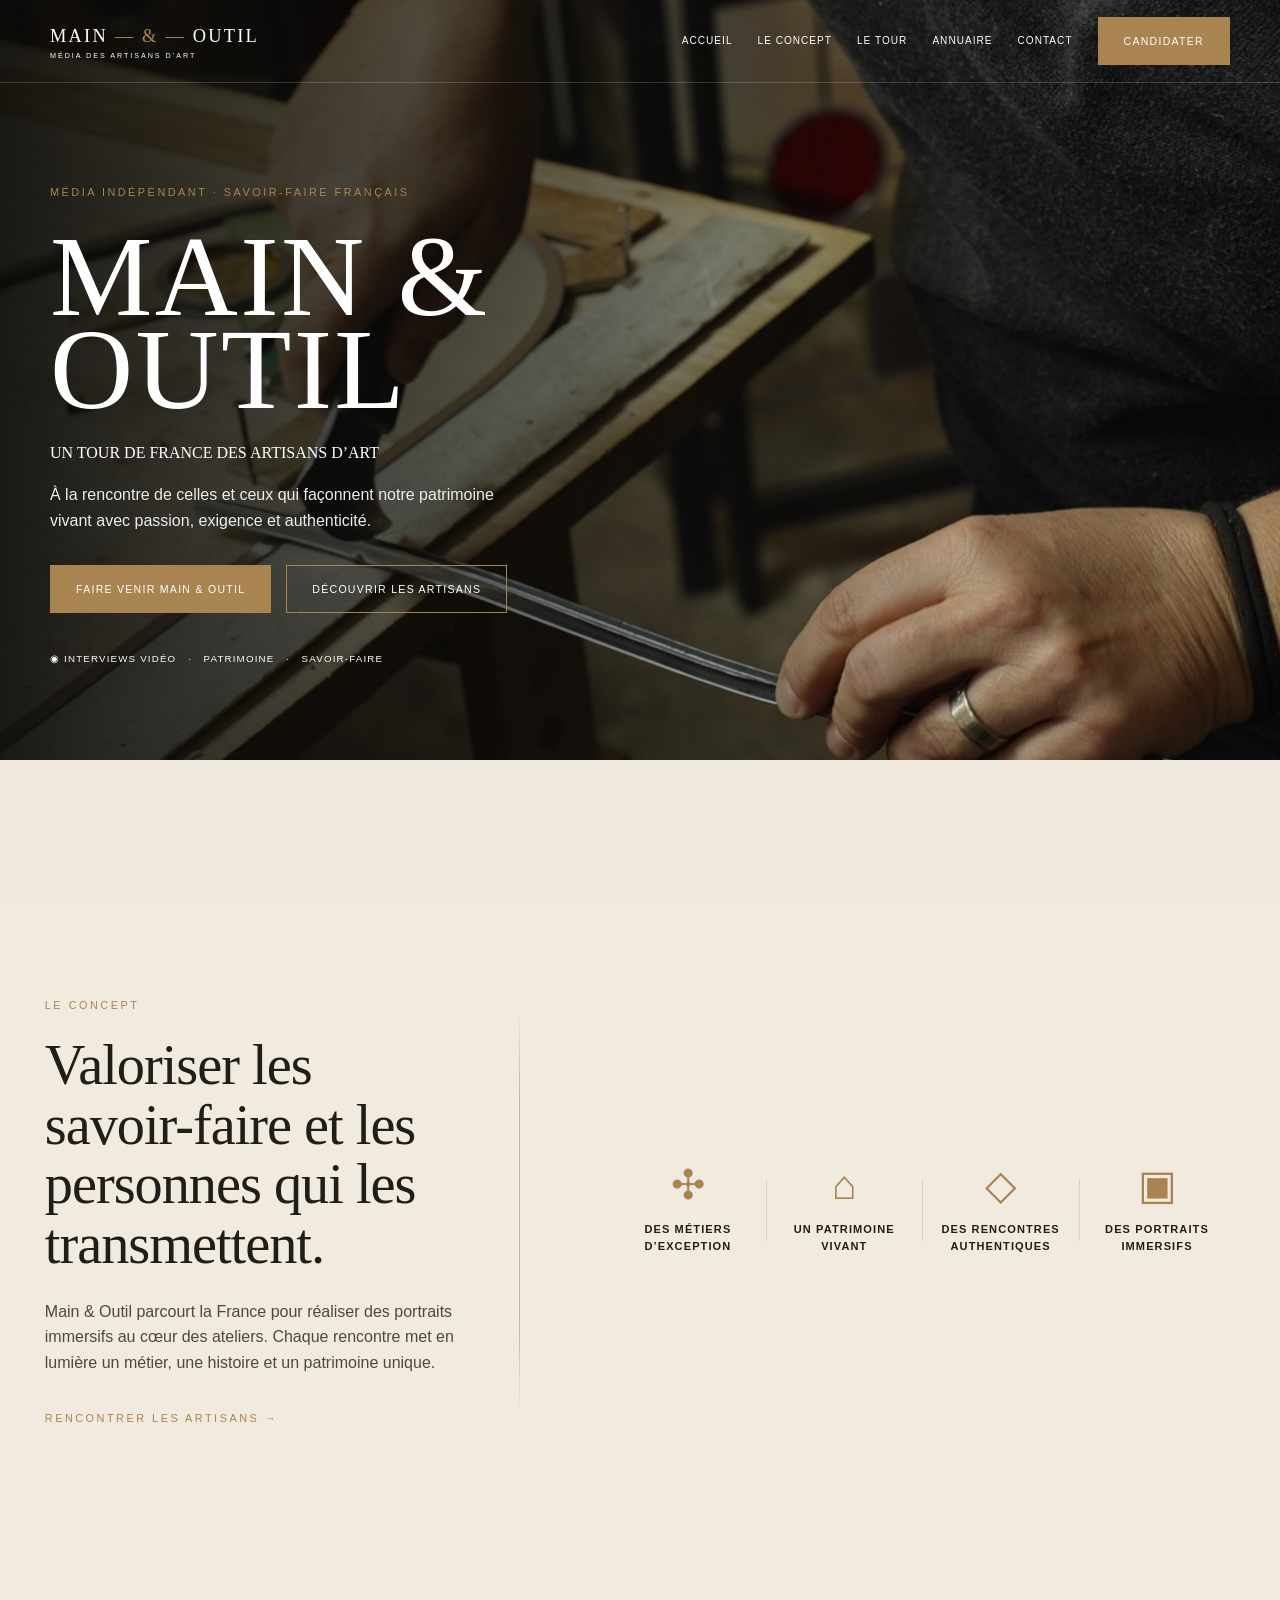
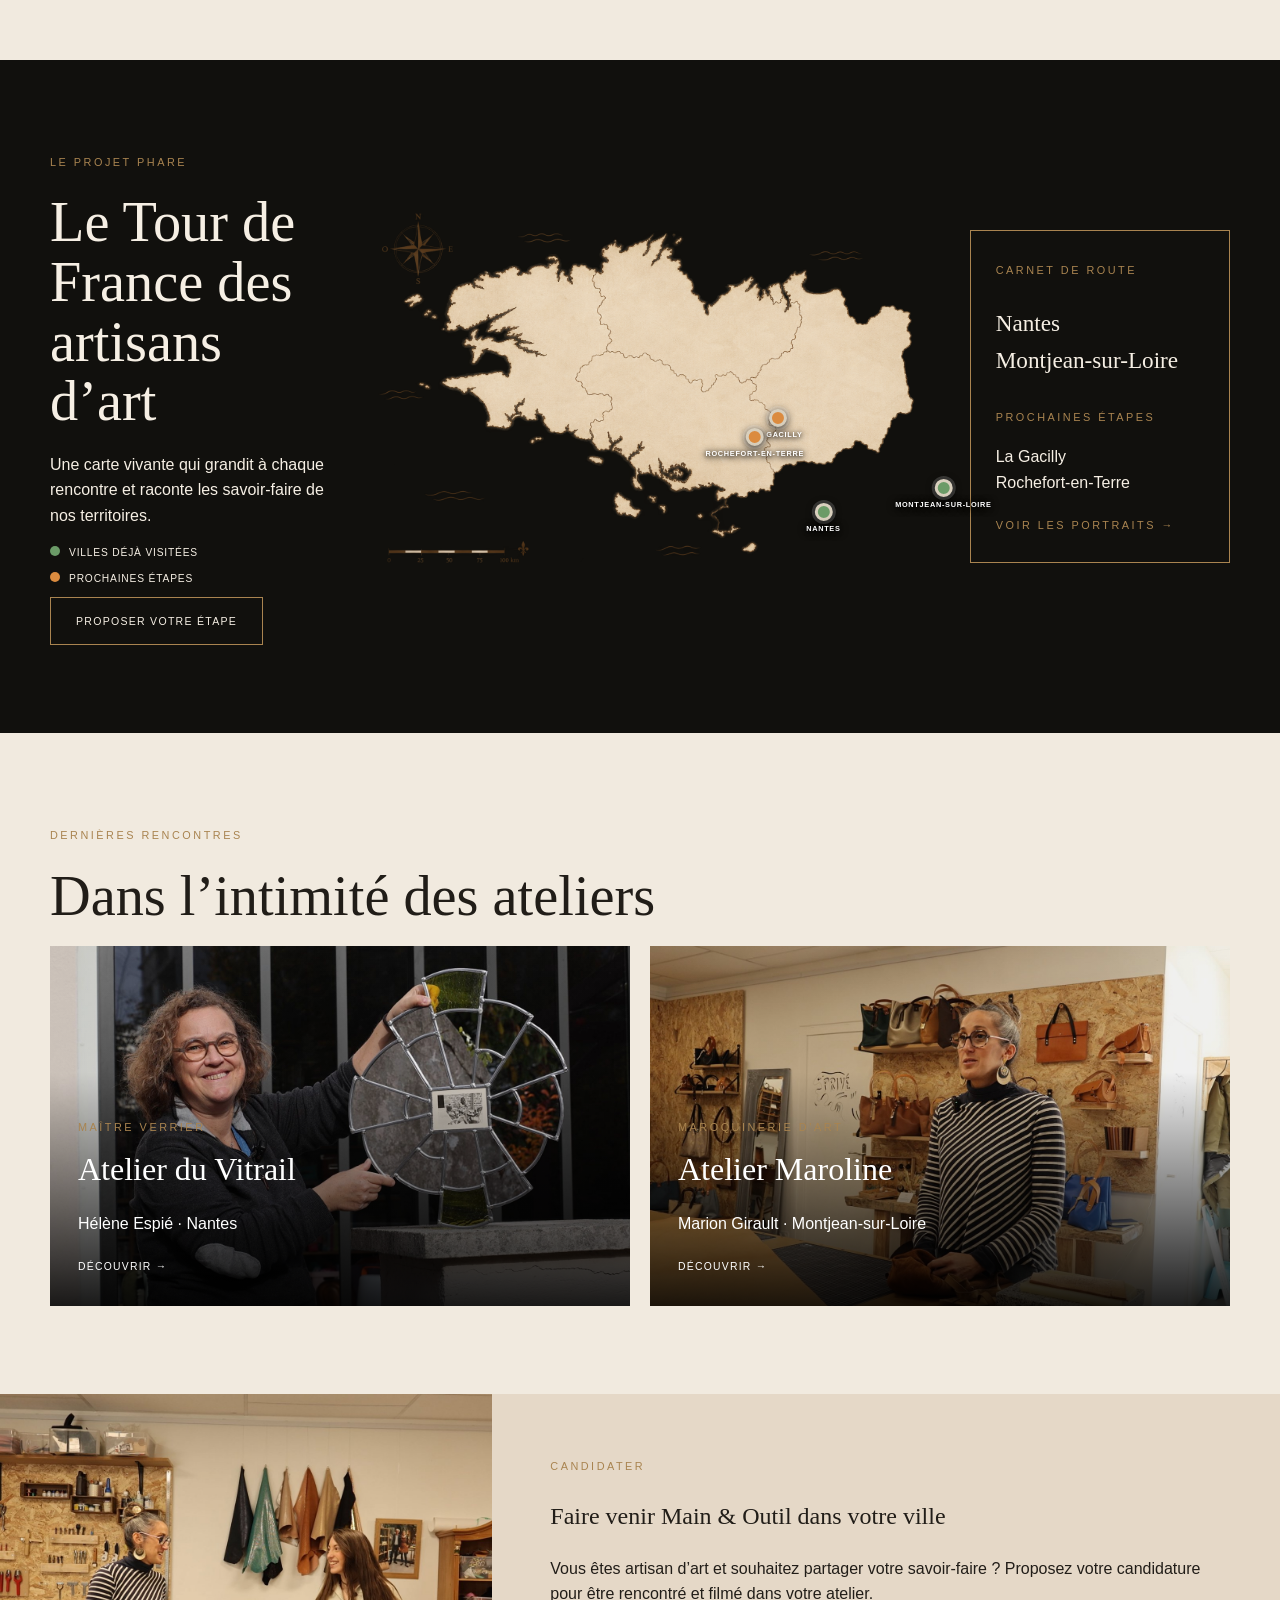
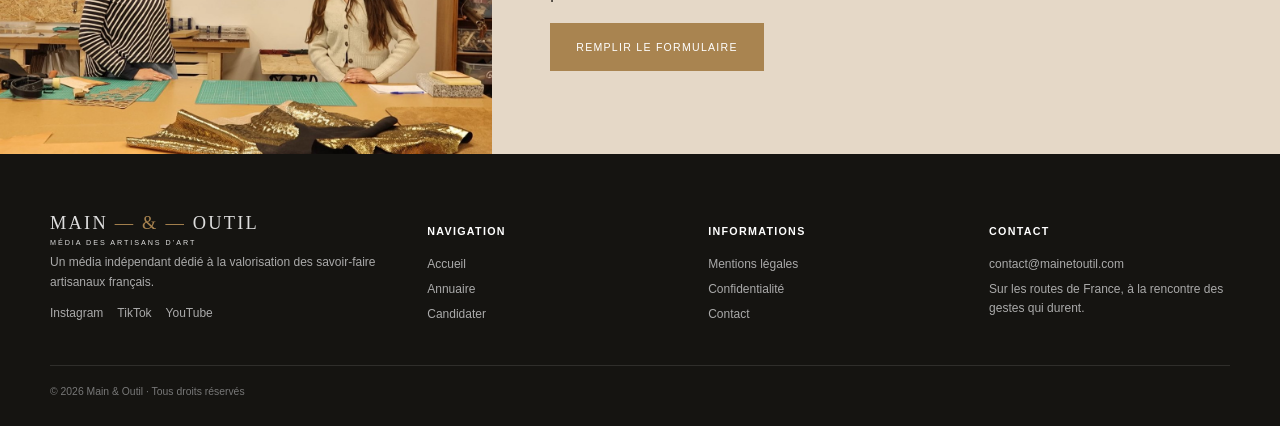
==== index.html @ 5e5132f5 "Forcer la mise à jour des formulaires mobiles" ====
<!doctype html><html lang="fr"><head><meta charset="utf-8"><meta name="viewport" content="width=device-width,initial-scale=1"><title>Main & Outil — Média des artisans d’art</title><meta name="description" content="Main & Outil parcourt la France à la rencontre des artisans d’art."><link rel="stylesheet" href="styles.css?v=9"></head><body><div data-header></div><main><section class="hero"><div class="wrap hero-copy"><span class="eyebrow">Média indépendant · Savoir-faire français</span><h1>MAIN &<br>OUTIL</h1><p class="serif">UN TOUR DE FRANCE DES ARTISANS D’ART</p><p class="lead">À la rencontre de celles et ceux qui façonnent notre patrimoine vivant avec passion, exigence et authenticité.</p><div class="actions"><a class="btn gold" href="candidater.html">Faire venir Main & Outil</a><a class="btn" href="annuaire.html">Découvrir les artisans</a></div><div class="micro">◉ Interviews vidéo &nbsp; · &nbsp; Patrimoine &nbsp; · &nbsp; Savoir-faire</div></div></section><section class="section" id="concept"><div class="wrap concept-grid"><div><span class="eyebrow">Le concept</span><h2>Valoriser les savoir-faire et les personnes qui les transmettent.</h2><p>Main & Outil parcourt la France pour réaliser des portraits immersifs au cœur des ateliers. Chaque rencontre met en lumière un métier, une histoire et un patrimoine unique.</p><a class="eyebrow" href="annuaire.html">Rencontrer les artisans →</a></div><div class="pillars"><div><div class="icon">✣</div><strong>Des métiers<br>d’exception</strong></div><div><div class="icon">⌂</div><strong>Un patrimoine<br>vivant</strong></div><div><div class="icon">◇</div><strong>Des rencontres<br>authentiques</strong></div><div><div class="icon">▣</div><strong>Des portraits<br>immersifs</strong></div></div></div></section><section class="section tour" id="tour"><div class="wrap tour-grid"><div><span class="eyebrow">Le projet phare</span><h2>Le Tour de France des artisans d’art</h2><p>Une carte vivante qui grandit à chaque rencontre et raconte les savoir-faire de nos territoires.</p><div class="legend"><span><i class="dot" style="background:var(--vert)"></i>Villes déjà visitées</span><span><i class="dot" style="background:var(--orange)"></i>Prochaines étapes</span></div><a class="btn" href="candidater.html">Proposer votre étape</a></div><div class="map"><div class="france"></div><svg class="route-svg" viewBox="0 0 400 450"><path d="M285 300 C255 270 240 238 230 210" fill="none" stroke="#b49a76" stroke-width="2" stroke-dasharray="7 8"/></svg><div class="city nantes"><small>Nantes</small></div><div class="city montjean"><small>Montjean-sur-Loire</small></div><div class="city next gacilly"><small>La Gacilly</small></div><div class="city next rochefort"><small>Rochefort-en-Terre</small></div></div><div class="card-dark"><span class="eyebrow">Carnet de route</span><h3>Nantes<br>Montjean-sur-Loire</h3><span class="eyebrow">Prochaines étapes</span><p>La Gacilly<br>Rochefort-en-Terre</p><a class="eyebrow" href="annuaire.html">Voir les portraits →</a></div></div></section><section class="section"><div class="wrap"><span class="eyebrow">Dernières rencontres</span><h2>Dans l’intimité des ateliers</h2><div class="portraits-grid"><a class="portrait-card vitrail" href="artisan.html?id=atelier-du-vitrail"><div><span class="eyebrow">Maître verrier</span><h3>Atelier du Vitrail</h3><p>Hélène Espié · Nantes</p><span class="card-link">Découvrir →</span></div></a><a class="portrait-card maroline" href="artisan.html?id=atelier-maroline"><div><span class="eyebrow">Maroquinerie d’art</span><h3>Atelier Maroline</h3><p>Marion Girault · Montjean-sur-Loire</p><span class="card-link">Découvrir →</span></div></a></div></div></section><section class="cta-band"><div class="cta-img"></div><div class="cta-copy"><span class="eyebrow">Candidater</span><h2>Faire venir Main & Outil dans votre ville</h2><p>Vous êtes artisan d’art et souhaitez partager votre savoir-faire ? Proposez votre candidature pour être rencontré et filmé dans votre atelier.</p><a class="btn gold" href="candidater.html">Remplir le formulaire</a></div></section></main><div data-footer></div><script src="mainetoutil-v11.js"></script></body></html>
---- styles.css ----
:root{--noir:#11100d;--papier:#f1eadf;--papier2:#e5d8c7;--or:#a98450;--brun:#6d4b32;--texte:#211d18;--ligne:rgba(63,48,32,.22);--vert:#6b9b67;--orange:#db8b3f}*{box-sizing:border-box}html{scroll-behavior:smooth}body{margin:0;background:var(--papier);color:var(--texte);font-family:Arial,sans-serif;line-height:1.6}body:before{content:"";position:fixed;inset:0;pointer-events:none;opacity:.17;background-image:url("data:image/svg+xml,%3Csvg xmlns='http://www.w3.org/2000/svg' width='120' height='120'%3E%3Cfilter id='n'%3E%3CfeTurbulence type='fractalNoise' baseFrequency='.9' numOctaves='2' stitchTiles='stitch'/%3E%3C/filter%3E%3Crect width='100%25' height='100%25' filter='url(%23n)' opacity='.2'/%3E%3C/svg%3E");z-index:20}h1,h2,h3,.serif{font-family:Georgia,'Times New Roman',serif;font-weight:400}a{color:inherit;text-decoration:none}img{display:block;max-width:100%}.wrap{width:min(1180px,calc(100% - 48px));margin:auto}.eyebrow{font-size:.68rem;letter-spacing:.23em;text-transform:uppercase;color:var(--or)}.btn{display:inline-flex;align-items:center;justify-content:center;min-height:48px;padding:0 25px;border:1px solid var(--or);text-transform:uppercase;letter-spacing:.12em;font-size:.66rem;background:transparent;color:inherit;cursor:pointer}.btn.gold{background:var(--or);color:white}.btn.dark{background:var(--noir);color:#fff;border-color:var(--noir)}header{position:absolute;z-index:10;width:100%;color:white;border-bottom:1px solid #ffffff2b}nav{height:82px;display:flex;align-items:center;justify-content:space-between}.brand{font-family:Georgia,serif;letter-spacing:.12em;font-size:1.15rem}.brand i{font-style:normal;color:var(--or)}.brand small{display:block;font:500 .45rem Arial,sans-serif;letter-spacing:.27em}.links{display:flex;align-items:center;gap:25px;font-size:.63rem;letter-spacing:.1em;text-transform:uppercase}.menu{display:none;background:none;border:1px solid #ffffff55;color:white;padding:8px 12px}.hero{min-height:760px;color:white;background:linear-gradient(90deg,rgba(7,7,6,.88),rgba(7,7,6,.48) 45%,rgba(7,7,6,.06) 75%),url('assets/hero-main-et-outil.png') center/cover;display:flex;align-items:center}.hero-copy{padding-top:85px}.hero h1{font-size:clamp(4.5rem,9vw,8rem);line-height:.81;margin:26px 0 24px;letter-spacing:.02em}.hero .lead{max-width:490px;color:#eee}.actions{display:flex;gap:15px;flex-wrap:wrap;margin:32px 0}.micro{font-size:.61rem;text-transform:uppercase;letter-spacing:.12em;margin-top:38px}.section{padding:88px 0}.section h2,.page-title{font-size:clamp(2.1rem,4.4vw,4rem);line-height:1.06;margin:.35em 0}.concept-grid{display:grid;grid-template-columns:1fr 1.4fr;gap:75px;align-items:center}.pillars{display:grid;grid-template-columns:repeat(4,1fr);gap:18px;text-align:center}.icon{font:2rem Georgia;color:var(--or)}.pillars strong{display:block;font-size:.65rem;line-height:1.4;text-transform:uppercase;letter-spacing:.1em}.tour{background:var(--noir);color:#f6efe4}.tour-grid{display:grid;grid-template-columns:.72fr 1.45fr .66fr;gap:32px;align-items:center}.map{position:relative;min-height:470px}.france{position:absolute;inset:3%;background:#2b2821;clip-path:polygon(48% 0,66% 8%,82% 25%,79% 43%,91% 59%,76% 71%,67% 97%,44% 89%,25% 96%,17% 76%,4% 60%,14% 43%,9% 22%,30% 12%);border:1px solid var(--or)}.route-svg{position:absolute;inset:8%;width:84%;height:84%}.city{position:absolute;transform:translate(-50%,-50%);font-size:.55rem;text-transform:uppercase;letter-spacing:.08em}.city:before{content:"";display:block;width:12px;height:12px;border:3px solid #d8cfbd;background:var(--vert);border-radius:50%;margin:auto}.nantes{left:27%;top:43%}.montjean{left:31%;top:47%}.city small{white-space:nowrap}.legend span{display:block;margin:10px 0;font-size:.64rem;text-transform:uppercase;letter-spacing:.08em}.dot{display:inline-block;width:10px;height:10px;border-radius:50%;margin-right:9px}.card-dark{border:1px solid var(--or);padding:25px}.card-dark h3{font-size:1.45rem}.portraits-grid,.directory-grid{display:grid;grid-template-columns:repeat(2,1fr);gap:20px}.portrait-card{min-height:360px;position:relative;display:flex;align-items:flex-end;padding:28px;color:#fff;background-position:center;background-size:cover;overflow:hidden}.portrait-card:before{content:"";position:absolute;inset:0;background:linear-gradient(0deg,rgba(0,0,0,.88),rgba(0,0,0,.06) 65%)}.portrait-card>div{position:relative}.portrait-card.vitrail{background-image:url('assets/atelier-vitrail.png')}.portrait-card.maroline{background-image:url('assets/atelier-maroline.png')}.portrait-card h3{font-size:2rem;margin:.15em 0}.card-link{font-size:.65rem;text-transform:uppercase;letter-spacing:.12em}.cta-band{display:grid;grid-template-columns:1fr 1.6fr;background:var(--papier2)}.cta-img{min-height:360px;background:url('assets/hero-artisan.png') 65% center/cover}.cta-copy{padding:58px}.page-hero{padding:150px 0 75px;background:var(--noir);color:#fff}.page-hero p{max-width:640px}.filters{display:grid;grid-template-columns:1.7fr repeat(4,1fr);gap:10px;margin:32px 0}.field,input,select,textarea{width:100%;font:inherit}input,select,textarea{border:0;border-bottom:1px solid var(--ligne);background:transparent;padding:14px 8px;outline:none}textarea{min-height:120px;resize:vertical}.count{margin-bottom:18px}.artisan-head{display:grid;grid-template-columns:1.08fr .92fr;min-height:700px}.artisan-visual{background-position:center;background-size:cover}.artisan-copy{padding:145px 8vw 70px;background:var(--noir);color:white}.artisan-copy h1{font-size:clamp(3rem,6vw,6rem);line-height:.93}.meta{display:flex;gap:25px;flex-wrap:wrap;margin:28px 0;font-size:.72rem;text-transform:uppercase;letter-spacing:.1em}.prose{max-width:780px;margin:auto;font-family:Georgia,serif;font-size:1.12rem}.prose h2{margin-top:2.2em}.quote{border-left:1px solid var(--or);padding-left:25px;font-size:1.6rem;font-style:italic}.form-layout{display:grid;grid-template-columns:.95fr 1.05fr;min-height:100vh}.form-image{background:url('assets/hero-artisan.png') center/cover;min-height:700px}.form-panel{padding:125px 6vw 65px}.form-grid{display:grid;grid-template-columns:1fr 1fr;gap:16px}.full{grid-column:1/-1}.check{display:flex;gap:10px;align-items:flex-start;font-size:.78rem;margin:12px 0}.check input{width:auto;margin-top:5px}.notice{padding:16px;border-left:3px solid var(--or);background:#e4d7c5;font-size:.8rem}.success{color:#45643d;font-weight:bold}.legal{max-width:820px}.legal h2{margin-top:2em}.todo{color:#8a241c;background:#f3d7d2;padding:2px 5px}.contact-grid{display:grid;grid-template-columns:.8fr 1.2fr;gap:70px}.admin-card{border-top:1px solid var(--ligne);padding:25px 0}footer{background:#151411;color:#ddd;padding:55px 0 25px}.footer-grid{display:grid;grid-template-columns:1.4fr repeat(3,1fr);gap:40px}footer h4{font-size:.67rem;text-transform:uppercase;letter-spacing:.12em;color:white}footer a,footer p{display:block;font-size:.75rem;color:#aaa;margin:6px 0}.socials{display:flex;gap:14px}.footer-bottom{border-top:1px solid #ffffff1c;margin-top:35px;padding-top:18px;font-size:.65rem;color:#777}.empty{grid-column:1/-1;padding:45px;text-align:center;border:1px dashed var(--ligne)}@media(max-width:900px){.links{display:none;position:absolute;top:82px;left:0;right:0;background:#151411;padding:25px;flex-direction:column}.links.open{display:flex}.menu{display:block}.concept-grid,.tour-grid,.cta-band,.artisan-head,.form-layout,.contact-grid{grid-template-columns:1fr}.pillars{grid-template-columns:1fr 1fr}.filters{grid-template-columns:1fr 1fr}.artisan-visual,.form-image{min-height:480px}.artisan-copy,.form-panel{padding:90px 24px}.footer-grid{grid-template-columns:1fr 1fr}}@media(max-width:560px){.wrap{width:calc(100% - 28px)}.hero{min-height:700px;background-position:63% center}.hero h1{font-size:3.7rem}.filters,.form-grid,.footer-grid,.portraits-grid,.directory-grid{grid-template-columns:1fr}.pillars{grid-template-columns:1fr 1fr}.section{padding:65px 0}.cta-copy{padding:42px 24px}.full{grid-column:auto}}
/* Section concept plein écran */
#concept{min-height:100vh;display:flex;align-items:center;padding-top:clamp(55px,7vh,90px);padding-bottom:clamp(55px,7vh,90px)}
#concept>.wrap{width:min(1400px,calc(100% - 7vw))}
@media(max-width:900px){#concept{min-height:auto;padding-top:80px;padding-bottom:80px}}
/* Finition sobre de la section concept */
#concept .concept-grid{grid-template-columns:minmax(420px,.95fr) minmax(620px,1.25fr);gap:clamp(70px,7vw,125px)}
#concept .concept-grid>div:first-child{position:relative;padding-right:clamp(35px,4vw,70px)}
#concept .concept-grid>div:first-child:after{content:"";position:absolute;top:4%;right:0;width:1px;height:92%;background:linear-gradient(to bottom,transparent,rgba(169,132,80,.55) 22%,rgba(169,132,80,.55) 78%,transparent)}
#concept h2{max-width:680px;letter-spacing:-.018em}
#concept .concept-grid>div:first-child>p{max-width:610px;color:#4f4840;margin:24px 0 28px}
#concept .pillars{gap:0;align-items:center}
#concept .pillars>div{position:relative;padding:24px 18px}
#concept .pillars>div+div:before{content:"";position:absolute;left:0;top:27%;height:46%;width:1px;background:rgba(109,75,50,.14)}
#concept .icon{font-size:2.55rem;line-height:1;margin-bottom:15px}
#concept .pillars strong{font-size:.69rem;line-height:1.5}
@media(max-width:900px){#concept .concept-grid{grid-template-columns:1fr;gap:55px}#concept .concept-grid>div:first-child{padding-right:0}#concept .concept-grid>div:first-child:after{display:none}#concept .pillars>div:nth-child(3):before{display:none}}
@media(max-width:560px){#concept .pillars>div{padding:20px 10px}#concept .pillars>div:before{display:none}#concept .icon{font-size:2.25rem}}
/* Lecture des portraits éditoriaux */
.prose h3{font-size:1.45rem;line-height:1.35;margin:1.4em 0 .7em;color:var(--brun)}
.prose hr{border:0;border-top:1px solid rgba(169,132,80,.4);width:90px;margin:55px 0}
.prose strong{font-weight:700;color:#17130f}
.prose{max-width:1180px;width:58vw;font-family:Georgia,'Times New Roman',serif;font-size:clamp(1.15rem,1.35vw,1.7rem);line-height:1.62}
.prose p{max-width:1180px;margin:0 0 1.55em}
.prose strong{font-weight:inherit;color:inherit}
.prose>.quote:first-child{max-width:none;margin:0 0 190px;padding:8px 0 8px 38px;border:0;border-left:2px solid var(--or);font-family:Georgia,'Times New Roman',serif;font-size:clamp(1.8rem,2.3vw,2.9rem);font-style:italic;font-weight:400;line-height:1.2;letter-spacing:-.015em;color:var(--texte)}
.prose>.quote:first-child:before{content:none}
.prose>.quote:first-child+hr{display:none}
.prose h2{position:relative;max-width:1180px;margin:0 0 .55em;padding:0;font-family:Georgia,'Times New Roman',serif;font-size:clamp(2.8rem,4.25vw,5.5rem);font-weight:400;line-height:1.04;letter-spacing:-.03em;color:var(--texte)}
.prose h2:before{content:none}
.prose h2:not(:first-of-type){margin-top:1.45em}
.prose hr{display:none}
@media(max-width:1200px){.prose{width:calc(100% - 96px)}}
@media(max-width:900px){.prose{width:calc(100% - 48px)}.prose>.quote:first-child{margin-bottom:85px;padding-left:28px}.prose h2{font-size:clamp(2.75rem,9vw,5rem)}}
@media(max-width:560px){.prose{width:calc(100% - 28px);font-size:1.08rem}.prose>.quote:first-child{margin-bottom:60px;padding:5px 0 5px 20px;font-size:1.75rem}.prose h2{font-size:2.65rem}}
.success.error{color:#8a241c}
button:disabled{cursor:wait;opacity:.62}
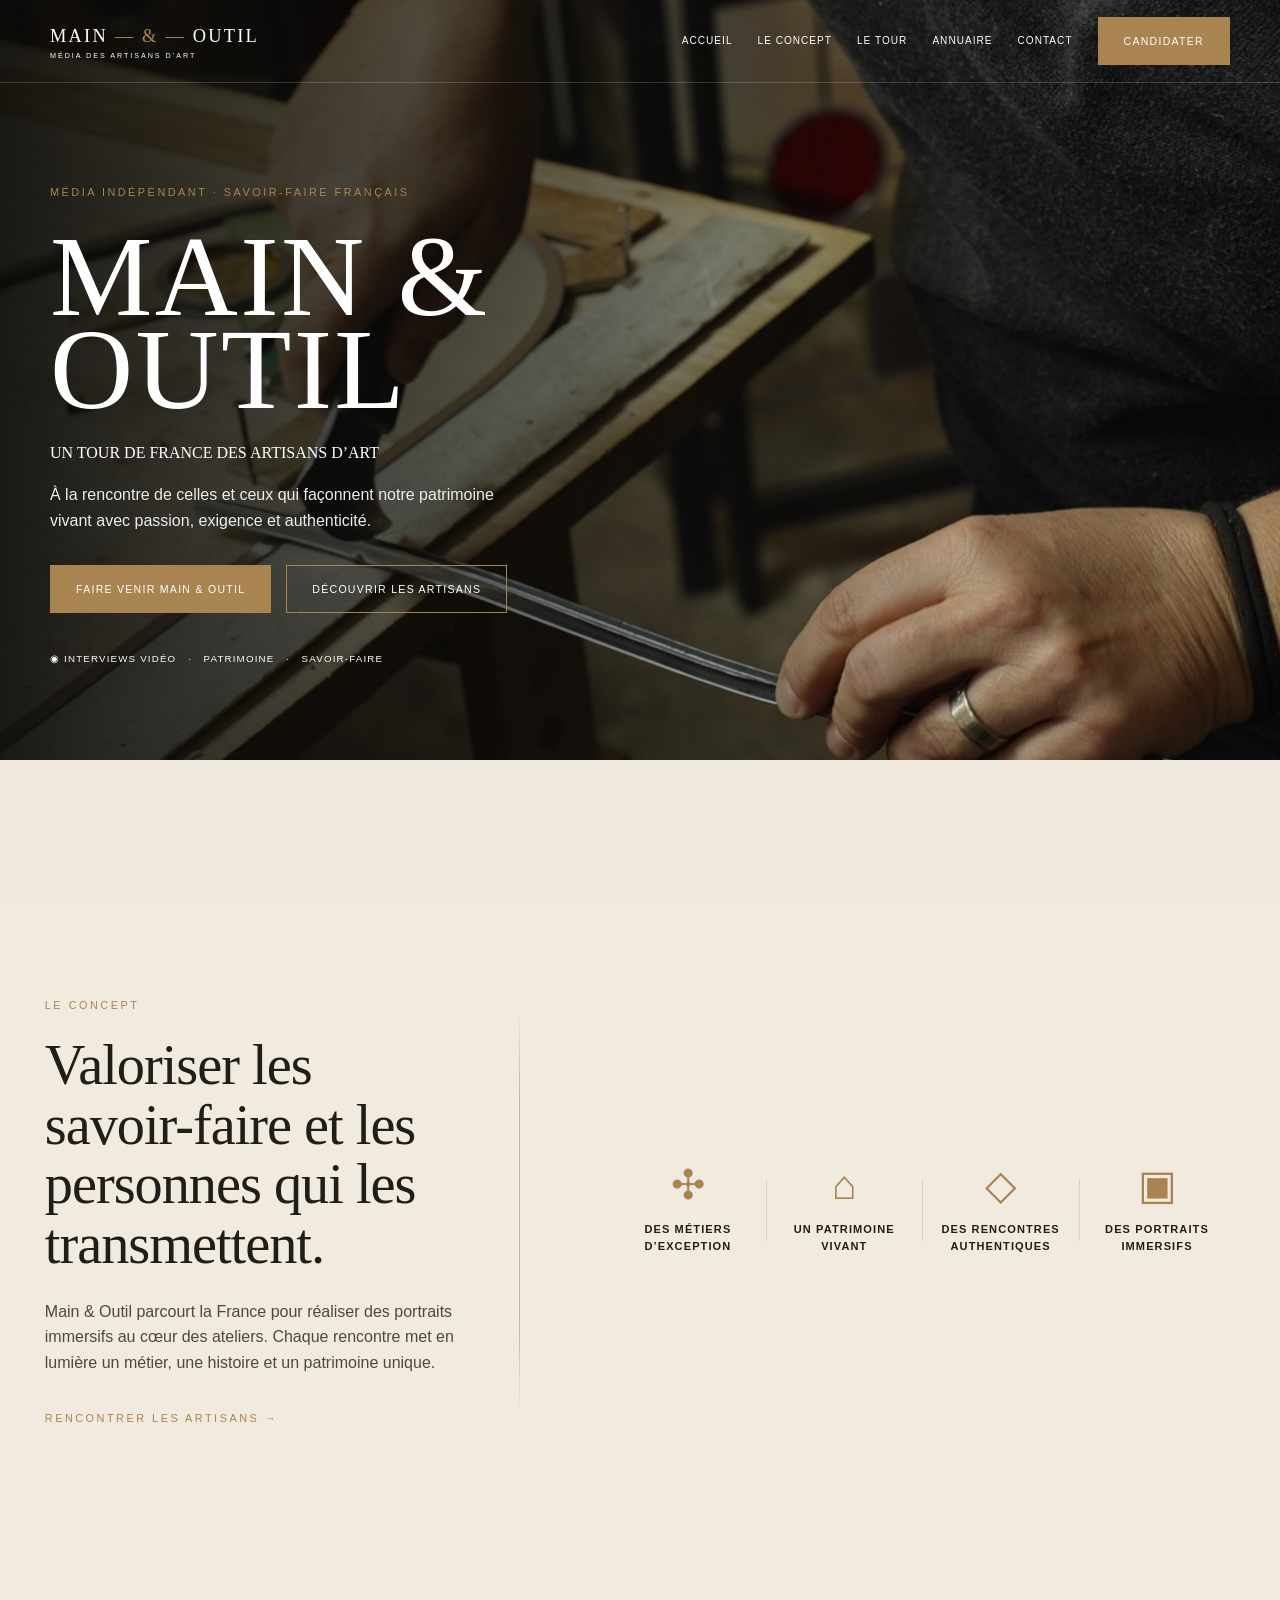
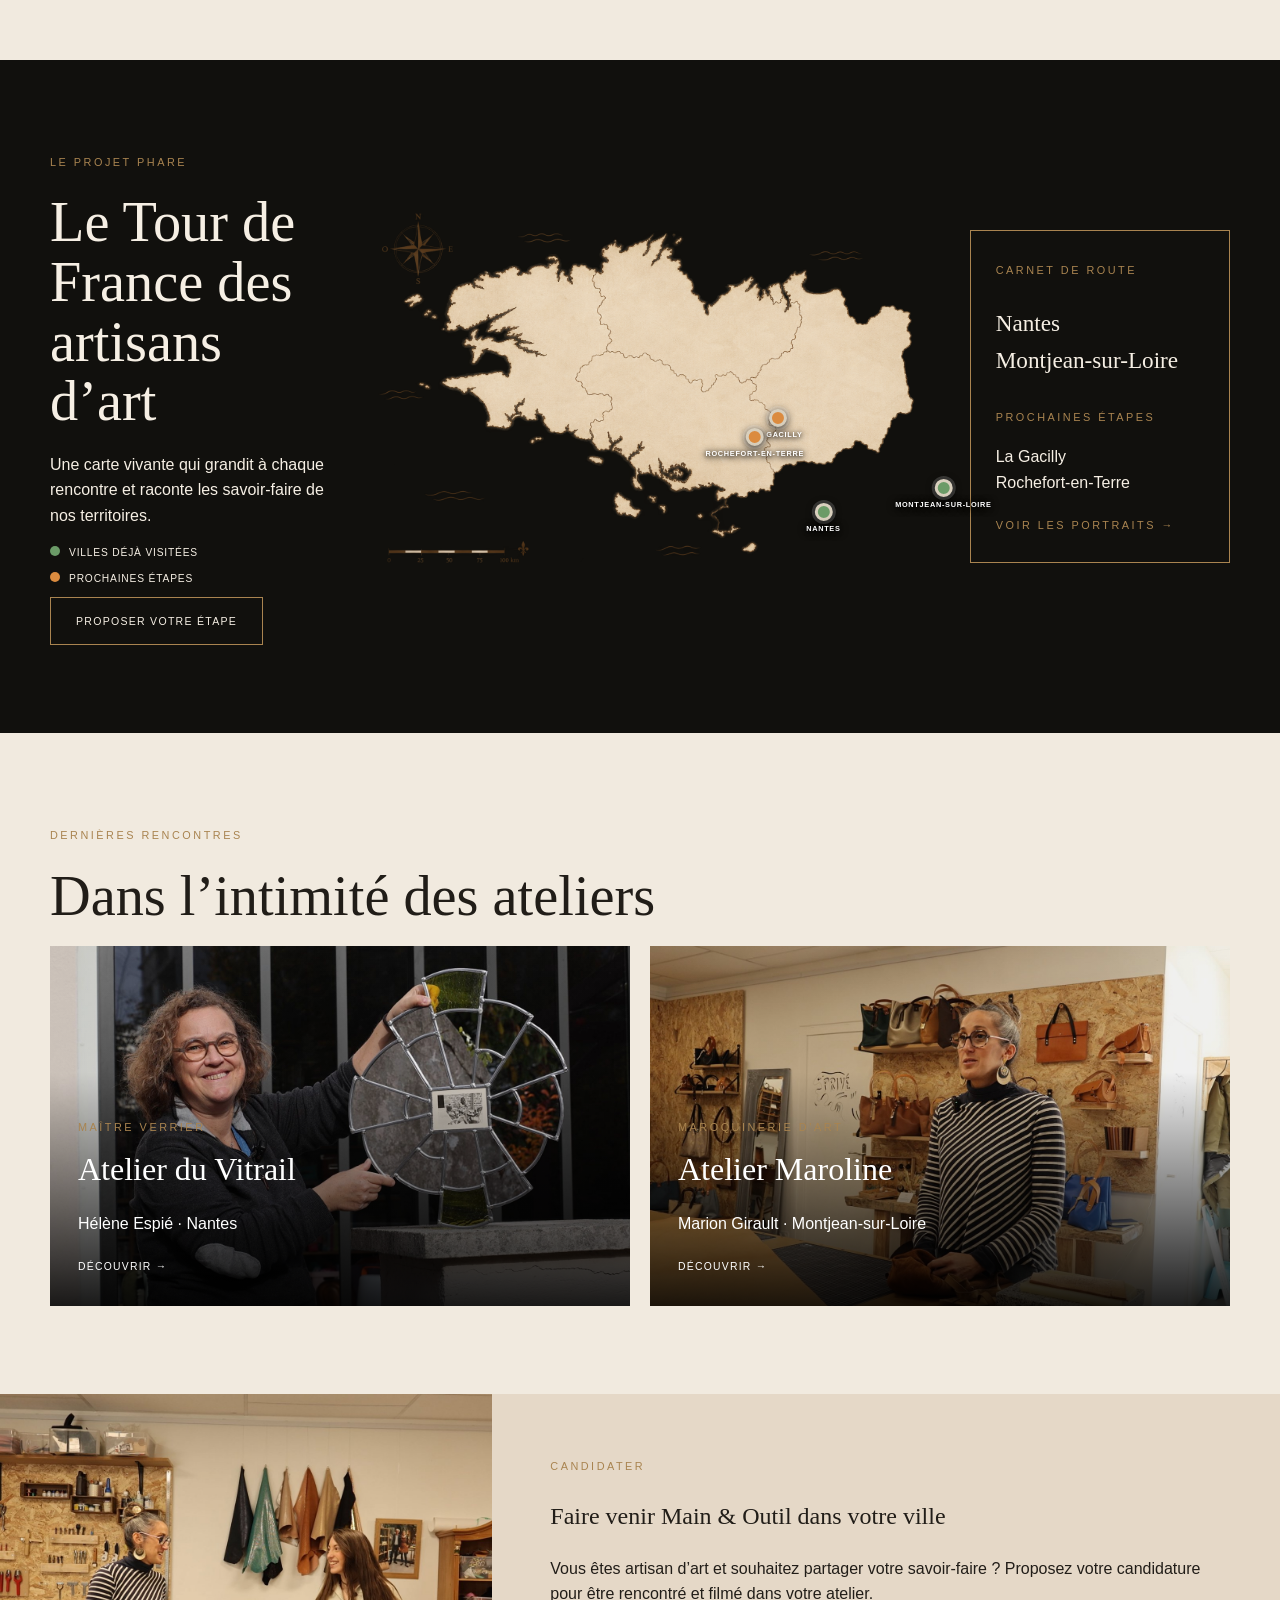
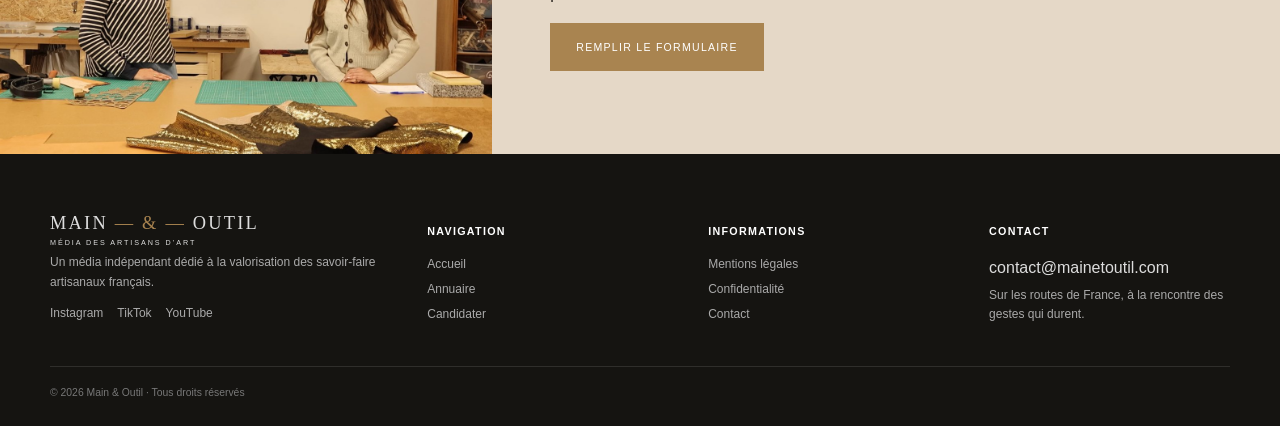
==== commit a9f51b14: "Garantir l'envoi direct des formulaires mobiles" ====
--- a/index.html
+++ b/index.html
@@ -1 +1 @@
-<!doctype html><html lang="fr"><head><meta charset="utf-8"><meta name="viewport" content="width=device-width,initial-scale=1"><title>Main & Outil — Média des artisans d’art</title><meta name="description" content="Main & Outil parcourt la France à la rencontre des artisans d’art."><link rel="stylesheet" href="styles.css?v=9"></head><body><div data-header></div><main><section class="hero"><div class="wrap hero-copy"><span class="eyebrow">Média indépendant · Savoir-faire français</span><h1>MAIN &<br>OUTIL</h1><p class="serif">UN TOUR DE FRANCE DES ARTISANS D’ART</p><p class="lead">À la rencontre de celles et ceux qui façonnent notre patrimoine vivant avec passion, exigence et authenticité.</p><div class="actions"><a class="btn gold" href="candidater.html">Faire venir Main & Outil</a><a class="btn" href="annuaire.html">Découvrir les artisans</a></div><div class="micro">◉ Interviews vidéo &nbsp; · &nbsp; Patrimoine &nbsp; · &nbsp; Savoir-faire</div></div></section><section class="section" id="concept"><div class="wrap concept-grid"><div><span class="eyebrow">Le concept</span><h2>Valoriser les savoir-faire et les personnes qui les transmettent.</h2><p>Main & Outil parcourt la France pour réaliser des portraits immersifs au cœur des ateliers. Chaque rencontre met en lumière un métier, une histoire et un patrimoine unique.</p><a class="eyebrow" href="annuaire.html">Rencontrer les artisans →</a></div><div class="pillars"><div><div class="icon">✣</div><strong>Des métiers<br>d’exception</strong></div><div><div class="icon">⌂</div><strong>Un patrimoine<br>vivant</strong></div><div><div class="icon">◇</div><strong>Des rencontres<br>authentiques</strong></div><div><div class="icon">▣</div><strong>Des portraits<br>immersifs</strong></div></div></div></section><section class="section tour" id="tour"><div class="wrap tour-grid"><div><span class="eyebrow">Le projet phare</span><h2>Le Tour de France des artisans d’art</h2><p>Une carte vivante qui grandit à chaque rencontre et raconte les savoir-faire de nos territoires.</p><div class="legend"><span><i class="dot" style="background:var(--vert)"></i>Villes déjà visitées</span><span><i class="dot" style="background:var(--orange)"></i>Prochaines étapes</span></div><a class="btn" href="candidater.html">Proposer votre étape</a></div><div class="map"><div class="france"></div><svg class="route-svg" viewBox="0 0 400 450"><path d="M285 300 C255 270 240 238 230 210" fill="none" stroke="#b49a76" stroke-width="2" stroke-dasharray="7 8"/></svg><div class="city nantes"><small>Nantes</small></div><div class="city montjean"><small>Montjean-sur-Loire</small></div><div class="city next gacilly"><small>La Gacilly</small></div><div class="city next rochefort"><small>Rochefort-en-Terre</small></div></div><div class="card-dark"><span class="eyebrow">Carnet de route</span><h3>Nantes<br>Montjean-sur-Loire</h3><span class="eyebrow">Prochaines étapes</span><p>La Gacilly<br>Rochefort-en-Terre</p><a class="eyebrow" href="annuaire.html">Voir les portraits →</a></div></div></section><section class="section"><div class="wrap"><span class="eyebrow">Dernières rencontres</span><h2>Dans l’intimité des ateliers</h2><div class="portraits-grid"><a class="portrait-card vitrail" href="artisan.html?id=atelier-du-vitrail"><div><span class="eyebrow">Maître verrier</span><h3>Atelier du Vitrail</h3><p>Hélène Espié · Nantes</p><span class="card-link">Découvrir →</span></div></a><a class="portrait-card maroline" href="artisan.html?id=atelier-maroline"><div><span class="eyebrow">Maroquinerie d’art</span><h3>Atelier Maroline</h3><p>Marion Girault · Montjean-sur-Loire</p><span class="card-link">Découvrir →</span></div></a></div></div></section><section class="cta-band"><div class="cta-img"></div><div class="cta-copy"><span class="eyebrow">Candidater</span><h2>Faire venir Main & Outil dans votre ville</h2><p>Vous êtes artisan d’art et souhaitez partager votre savoir-faire ? Proposez votre candidature pour être rencontré et filmé dans votre atelier.</p><a class="btn gold" href="candidater.html">Remplir le formulaire</a></div></section></main><div data-footer></div><script src="mainetoutil-v11.js"></script></body></html>
+<!doctype html><html lang="fr"><head><meta charset="utf-8"><meta name="viewport" content="width=device-width,initial-scale=1"><title>Main & Outil — Média des artisans d’art</title><meta name="description" content="Main & Outil parcourt la France à la rencontre des artisans d’art."><link rel="stylesheet" href="styles.css?v=9"></head><body><div data-header></div><main><section class="hero"><div class="wrap hero-copy"><span class="eyebrow">Média indépendant · Savoir-faire français</span><h1>MAIN &<br>OUTIL</h1><p class="serif">UN TOUR DE FRANCE DES ARTISANS D’ART</p><p class="lead">À la rencontre de celles et ceux qui façonnent notre patrimoine vivant avec passion, exigence et authenticité.</p><div class="actions"><a class="btn gold" href="candidater.html">Faire venir Main & Outil</a><a class="btn" href="annuaire.html">Découvrir les artisans</a></div><div class="micro">◉ Interviews vidéo &nbsp; · &nbsp; Patrimoine &nbsp; · &nbsp; Savoir-faire</div></div></section><section class="section" id="concept"><div class="wrap concept-grid"><div><span class="eyebrow">Le concept</span><h2>Valoriser les savoir-faire et les personnes qui les transmettent.</h2><p>Main & Outil parcourt la France pour réaliser des portraits immersifs au cœur des ateliers. Chaque rencontre met en lumière un métier, une histoire et un patrimoine unique.</p><a class="eyebrow" href="annuaire.html">Rencontrer les artisans →</a></div><div class="pillars"><div><div class="icon">✣</div><strong>Des métiers<br>d’exception</strong></div><div><div class="icon">⌂</div><strong>Un patrimoine<br>vivant</strong></div><div><div class="icon">◇</div><strong>Des rencontres<br>authentiques</strong></div><div><div class="icon">▣</div><strong>Des portraits<br>immersifs</strong></div></div></div></section><section class="section tour" id="tour"><div class="wrap tour-grid"><div><span class="eyebrow">Le projet phare</span><h2>Le Tour de France des artisans d’art</h2><p>Une carte vivante qui grandit à chaque rencontre et raconte les savoir-faire de nos territoires.</p><div class="legend"><span><i class="dot" style="background:var(--vert)"></i>Villes déjà visitées</span><span><i class="dot" style="background:var(--orange)"></i>Prochaines étapes</span></div><a class="btn" href="candidater.html">Proposer votre étape</a></div><div class="map"><div class="france"></div><svg class="route-svg" viewBox="0 0 400 450"><path d="M285 300 C255 270 240 238 230 210" fill="none" stroke="#b49a76" stroke-width="2" stroke-dasharray="7 8"/></svg><div class="city nantes"><small>Nantes</small></div><div class="city montjean"><small>Montjean-sur-Loire</small></div><div class="city next gacilly"><small>La Gacilly</small></div><div class="city next rochefort"><small>Rochefort-en-Terre</small></div></div><div class="card-dark"><span class="eyebrow">Carnet de route</span><h3>Nantes<br>Montjean-sur-Loire</h3><span class="eyebrow">Prochaines étapes</span><p>La Gacilly<br>Rochefort-en-Terre</p><a class="eyebrow" href="annuaire.html">Voir les portraits →</a></div></div></section><section class="section"><div class="wrap"><span class="eyebrow">Dernières rencontres</span><h2>Dans l’intimité des ateliers</h2><div class="portraits-grid"><a class="portrait-card vitrail" href="artisan.html?id=atelier-du-vitrail"><div><span class="eyebrow">Maître verrier</span><h3>Atelier du Vitrail</h3><p>Hélène Espié · Nantes</p><span class="card-link">Découvrir →</span></div></a><a class="portrait-card maroline" href="artisan.html?id=atelier-maroline"><div><span class="eyebrow">Maroquinerie d’art</span><h3>Atelier Maroline</h3><p>Marion Girault · Montjean-sur-Loire</p><span class="card-link">Découvrir →</span></div></a></div></div></section><section class="cta-band"><div class="cta-img"></div><div class="cta-copy"><span class="eyebrow">Candidater</span><h2>Faire venir Main & Outil dans votre ville</h2><p>Vous êtes artisan d’art et souhaitez partager votre savoir-faire ? Proposez votre candidature pour être rencontré et filmé dans votre atelier.</p><a class="btn gold" href="candidater.html">Remplir le formulaire</a></div></section></main><div data-footer></div><script src="mainetoutil-v12.js"></script></body></html>
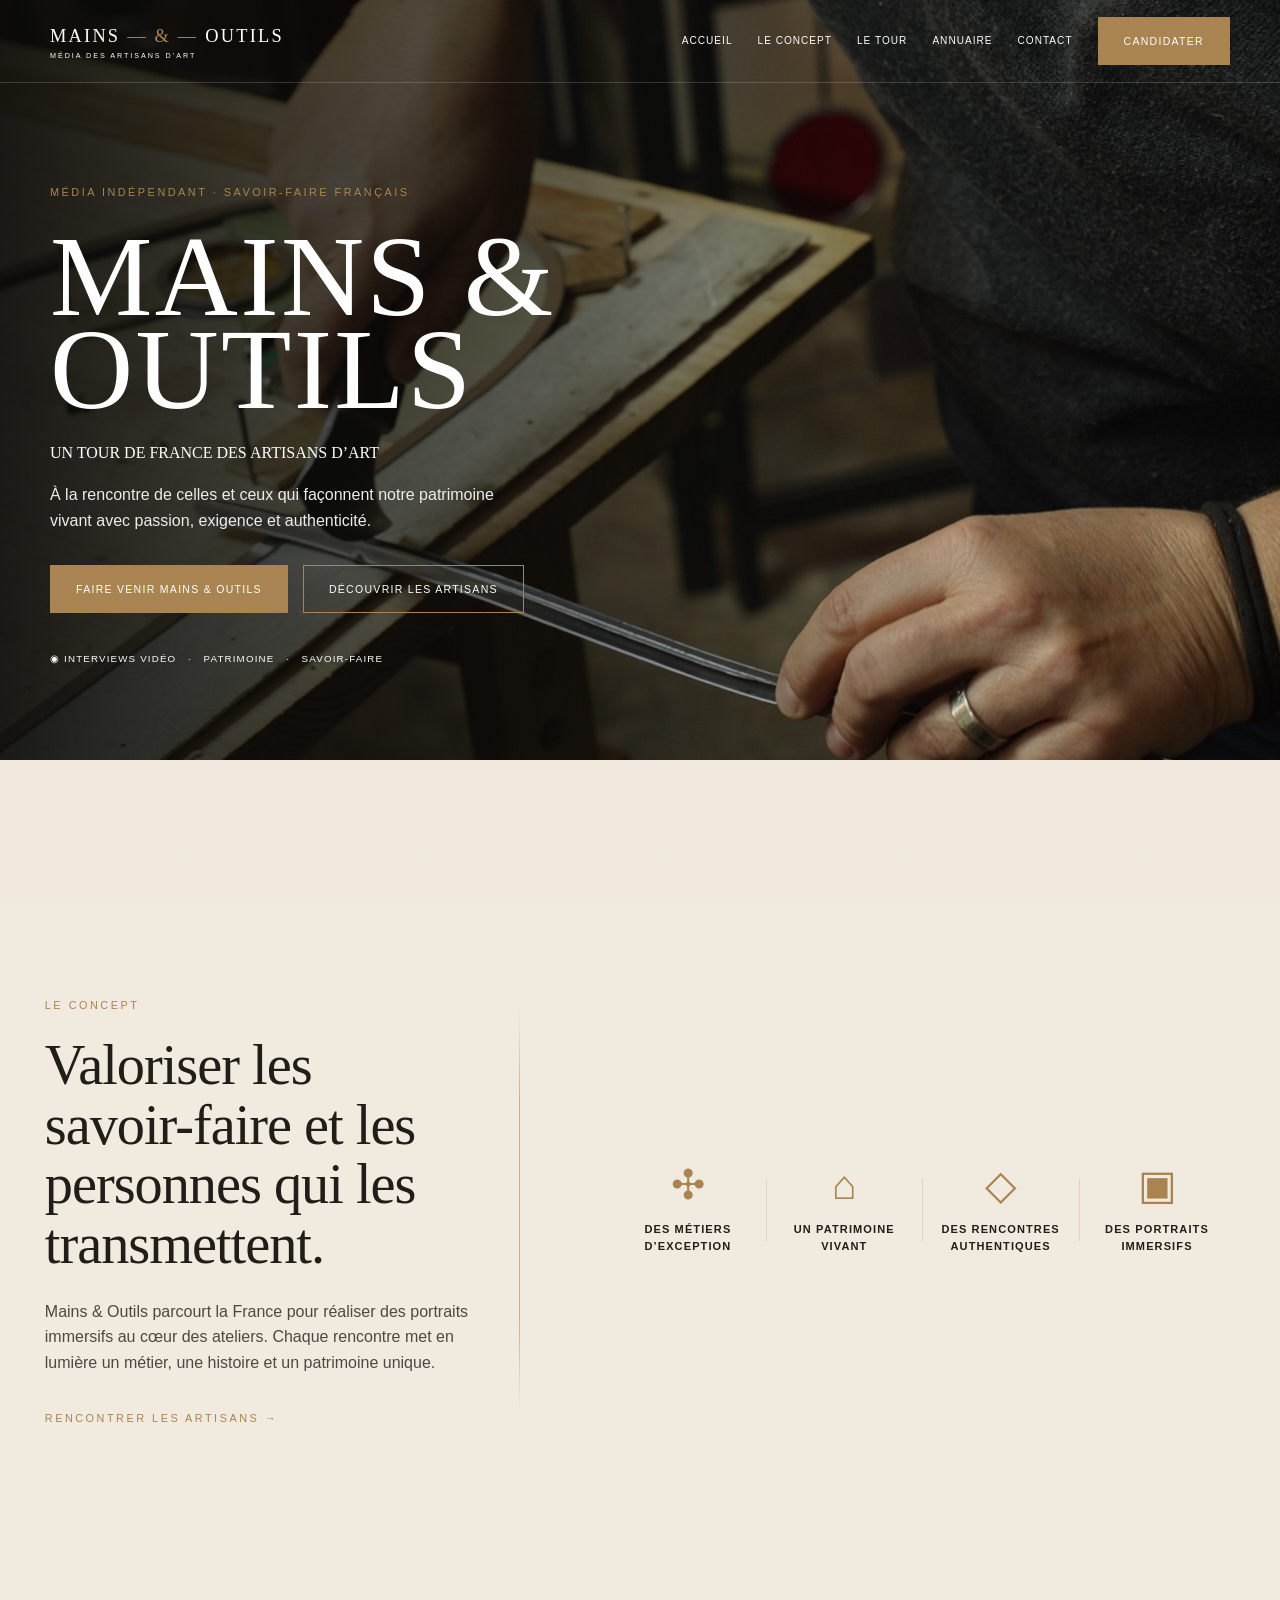
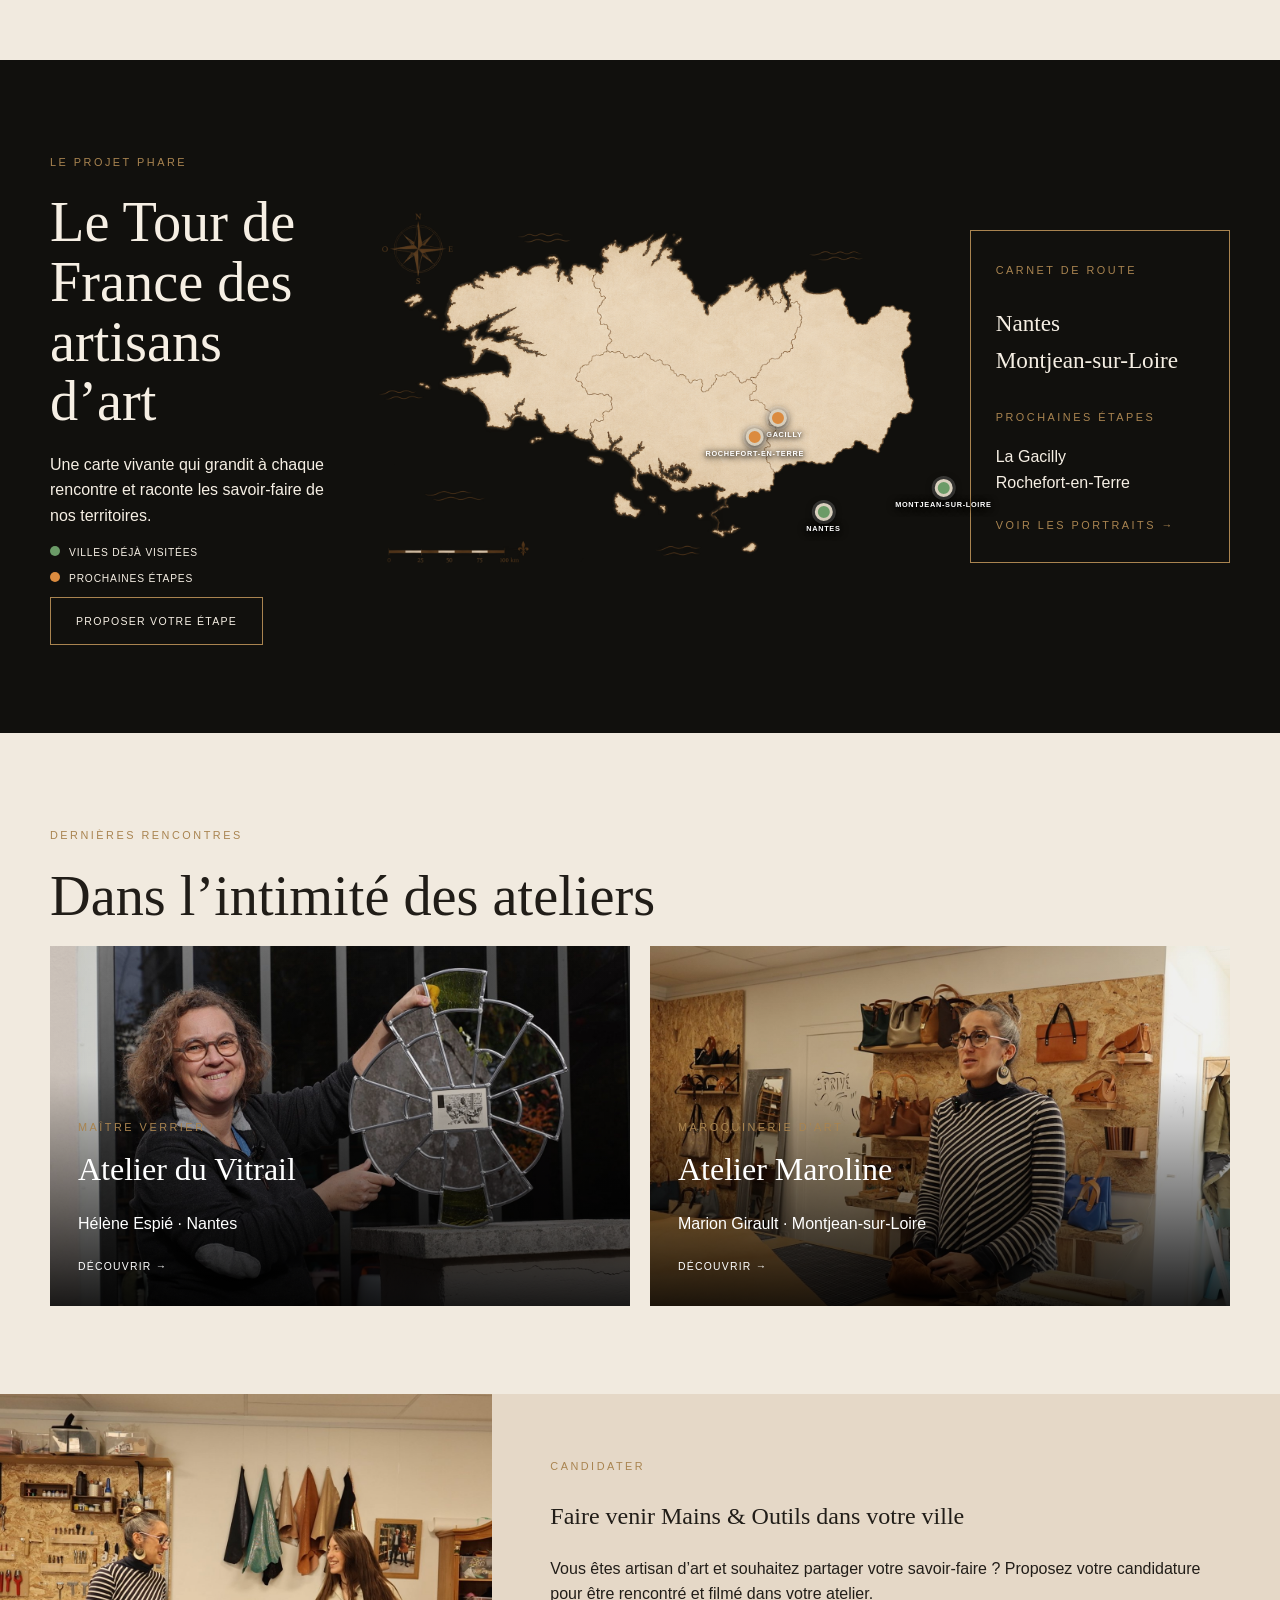
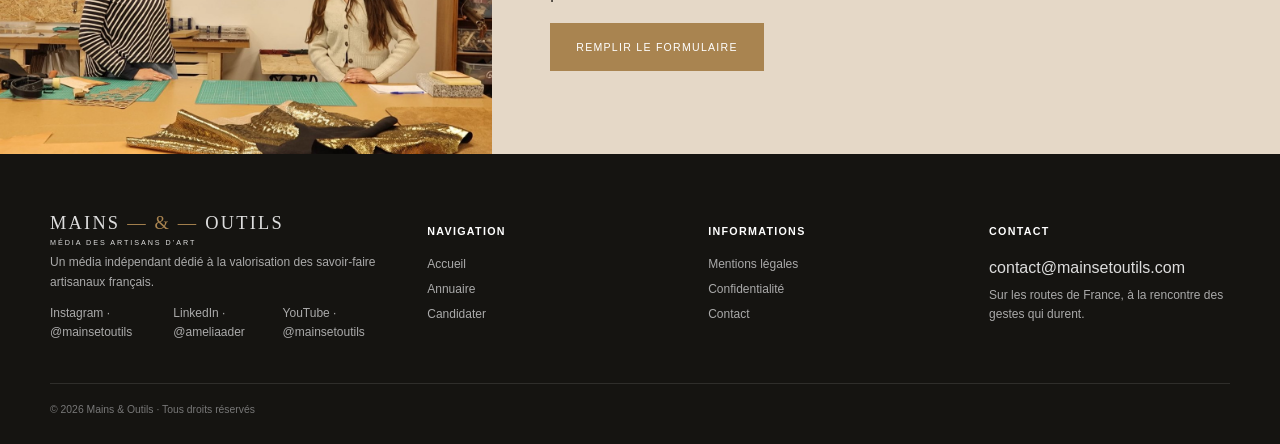
==== commit 490c3aa1: "Renommer Mains et Outils et préparer le déploiement Hostinger" ====
--- a/index.html
+++ b/index.html
@@ -1 +1 @@
-<!doctype html><html lang="fr"><head><meta charset="utf-8"><meta name="viewport" content="width=device-width,initial-scale=1"><title>Main & Outil — Média des artisans d’art</title><meta name="description" content="Main & Outil parcourt la France à la rencontre des artisans d’art."><link rel="stylesheet" href="styles.css?v=9"></head><body><div data-header></div><main><section class="hero"><div class="wrap hero-copy"><span class="eyebrow">Média indépendant · Savoir-faire français</span><h1>MAIN &<br>OUTIL</h1><p class="serif">UN TOUR DE FRANCE DES ARTISANS D’ART</p><p class="lead">À la rencontre de celles et ceux qui façonnent notre patrimoine vivant avec passion, exigence et authenticité.</p><div class="actions"><a class="btn gold" href="candidater.html">Faire venir Main & Outil</a><a class="btn" href="annuaire.html">Découvrir les artisans</a></div><div class="micro">◉ Interviews vidéo &nbsp; · &nbsp; Patrimoine &nbsp; · &nbsp; Savoir-faire</div></div></section><section class="section" id="concept"><div class="wrap concept-grid"><div><span class="eyebrow">Le concept</span><h2>Valoriser les savoir-faire et les personnes qui les transmettent.</h2><p>Main & Outil parcourt la France pour réaliser des portraits immersifs au cœur des ateliers. Chaque rencontre met en lumière un métier, une histoire et un patrimoine unique.</p><a class="eyebrow" href="annuaire.html">Rencontrer les artisans →</a></div><div class="pillars"><div><div class="icon">✣</div><strong>Des métiers<br>d’exception</strong></div><div><div class="icon">⌂</div><strong>Un patrimoine<br>vivant</strong></div><div><div class="icon">◇</div><strong>Des rencontres<br>authentiques</strong></div><div><div class="icon">▣</div><strong>Des portraits<br>immersifs</strong></div></div></div></section><section class="section tour" id="tour"><div class="wrap tour-grid"><div><span class="eyebrow">Le projet phare</span><h2>Le Tour de France des artisans d’art</h2><p>Une carte vivante qui grandit à chaque rencontre et raconte les savoir-faire de nos territoires.</p><div class="legend"><span><i class="dot" style="background:var(--vert)"></i>Villes déjà visitées</span><span><i class="dot" style="background:var(--orange)"></i>Prochaines étapes</span></div><a class="btn" href="candidater.html">Proposer votre étape</a></div><div class="map"><div class="france"></div><svg class="route-svg" viewBox="0 0 400 450"><path d="M285 300 C255 270 240 238 230 210" fill="none" stroke="#b49a76" stroke-width="2" stroke-dasharray="7 8"/></svg><div class="city nantes"><small>Nantes</small></div><div class="city montjean"><small>Montjean-sur-Loire</small></div><div class="city next gacilly"><small>La Gacilly</small></div><div class="city next rochefort"><small>Rochefort-en-Terre</small></div></div><div class="card-dark"><span class="eyebrow">Carnet de route</span><h3>Nantes<br>Montjean-sur-Loire</h3><span class="eyebrow">Prochaines étapes</span><p>La Gacilly<br>Rochefort-en-Terre</p><a class="eyebrow" href="annuaire.html">Voir les portraits →</a></div></div></section><section class="section"><div class="wrap"><span class="eyebrow">Dernières rencontres</span><h2>Dans l’intimité des ateliers</h2><div class="portraits-grid"><a class="portrait-card vitrail" href="artisan.html?id=atelier-du-vitrail"><div><span class="eyebrow">Maître verrier</span><h3>Atelier du Vitrail</h3><p>Hélène Espié · Nantes</p><span class="card-link">Découvrir →</span></div></a><a class="portrait-card maroline" href="artisan.html?id=atelier-maroline"><div><span class="eyebrow">Maroquinerie d’art</span><h3>Atelier Maroline</h3><p>Marion Girault · Montjean-sur-Loire</p><span class="card-link">Découvrir →</span></div></a></div></div></section><section class="cta-band"><div class="cta-img"></div><div class="cta-copy"><span class="eyebrow">Candidater</span><h2>Faire venir Main & Outil dans votre ville</h2><p>Vous êtes artisan d’art et souhaitez partager votre savoir-faire ? Proposez votre candidature pour être rencontré et filmé dans votre atelier.</p><a class="btn gold" href="candidater.html">Remplir le formulaire</a></div></section></main><div data-footer></div><script src="mainetoutil-v12.js"></script></body></html>
+<!doctype html><html lang="fr"><head><meta charset="utf-8"><meta name="viewport" content="width=device-width,initial-scale=1"><title>Mains &amp; Outils — Portraits d’artisans d’art en France</title><meta name="description" content="Mains &amp; Outils parcourt la France &#224; la rencontre des artisans d’art : portraits, ateliers, gestes, patrimoine vivant et savoir-faire fran&#231;ais."><link rel="canonical" href="https://mainsetoutils.com/"><meta property="og:locale" content="fr_FR"><meta property="og:type" content="website"><meta property="og:site_name" content="Mains &amp; Outils"><meta property="og:title" content="Mains &amp; Outils — Portraits d’artisans d’art en France"><meta property="og:description" content="Mains &amp; Outils parcourt la France &#224; la rencontre des artisans d’art : portraits, ateliers, gestes, patrimoine vivant et savoir-faire fran&#231;ais."><meta property="og:url" content="https://mainsetoutils.com/"><meta property="og:image" content="https://mainsetoutils.com/assets/hero-main-et-outil.png"><meta name="twitter:card" content="summary_large_image"><link rel="stylesheet" href="styles.css?v=9"><script type="application/ld+json">{"@context":"https://schema.org","@type":"Organization","name":"Mains & Outils","url":"https://mainsetoutils.com/","logo":"https://mainsetoutils.com/assets/logo-main-et-outil.png","email":"contact@mainsetoutils.com","description":"Média indépendant consacré aux artisans et aux savoir-faire français.","sameAs":["https://instagram.com/mainsetoutils","https://linkedin.com/in/ameliaader","https://youtube.com/@mainsetoutils"]}</script></head><body><div data-header></div><main><section class="hero"><div class="wrap hero-copy"><span class="eyebrow">Média indépendant · Savoir-faire français</span><h1>MAINS &<br>OUTILS</h1><p class="serif">UN TOUR DE FRANCE DES ARTISANS D’ART</p><p class="lead">À la rencontre de celles et ceux qui façonnent notre patrimoine vivant avec passion, exigence et authenticité.</p><div class="actions"><a class="btn gold" href="candidater.html">Faire venir Mains & Outils</a><a class="btn" href="annuaire.html">Découvrir les artisans</a></div><div class="micro">◉ Interviews vidéo &nbsp; · &nbsp; Patrimoine &nbsp; · &nbsp; Savoir-faire</div></div></section><section class="section" id="concept"><div class="wrap concept-grid"><div><span class="eyebrow">Le concept</span><h2>Valoriser les savoir-faire et les personnes qui les transmettent.</h2><p>Mains & Outils parcourt la France pour réaliser des portraits immersifs au cœur des ateliers. Chaque rencontre met en lumière un métier, une histoire et un patrimoine unique.</p><a class="eyebrow" href="annuaire.html">Rencontrer les artisans →</a></div><div class="pillars"><div><div class="icon">✣</div><strong>Des métiers<br>d’exception</strong></div><div><div class="icon">⌂</div><strong>Un patrimoine<br>vivant</strong></div><div><div class="icon">◇</div><strong>Des rencontres<br>authentiques</strong></div><div><div class="icon">▣</div><strong>Des portraits<br>immersifs</strong></div></div></div></section><section class="section tour" id="tour"><div class="wrap tour-grid"><div><span class="eyebrow">Le projet phare</span><h2>Le Tour de France des artisans d’art</h2><p>Une carte vivante qui grandit à chaque rencontre et raconte les savoir-faire de nos territoires.</p><div class="legend"><span><i class="dot" style="background:var(--vert)"></i>Villes déjà visitées</span><span><i class="dot" style="background:var(--orange)"></i>Prochaines étapes</span></div><a class="btn" href="candidater.html">Proposer votre étape</a></div><div class="map"><div class="france"></div><svg class="route-svg" viewBox="0 0 400 450"><path d="M285 300 C255 270 240 238 230 210" fill="none" stroke="#b49a76" stroke-width="2" stroke-dasharray="7 8"/></svg><div class="city nantes"><small>Nantes</small></div><div class="city montjean"><small>Montjean-sur-Loire</small></div><div class="city next gacilly"><small>La Gacilly</small></div><div class="city next rochefort"><small>Rochefort-en-Terre</small></div></div><div class="card-dark"><span class="eyebrow">Carnet de route</span><h3>Nantes<br>Montjean-sur-Loire</h3><span class="eyebrow">Prochaines étapes</span><p>La Gacilly<br>Rochefort-en-Terre</p><a class="eyebrow" href="annuaire.html">Voir les portraits →</a></div></div></section><section class="section"><div class="wrap"><span class="eyebrow">Dernières rencontres</span><h2>Dans l’intimité des ateliers</h2><div class="portraits-grid"><a class="portrait-card vitrail" href="artisan.html?id=atelier-du-vitrail"><div><span class="eyebrow">Maître verrier</span><h3>Atelier du Vitrail</h3><p>Hélène Espié · Nantes</p><span class="card-link">Découvrir →</span></div></a><a class="portrait-card maroline" href="artisan.html?id=atelier-maroline"><div><span class="eyebrow">Maroquinerie d’art</span><h3>Atelier Maroline</h3><p>Marion Girault · Montjean-sur-Loire</p><span class="card-link">Découvrir →</span></div></a></div></div></section><section class="cta-band"><div class="cta-img"></div><div class="cta-copy"><span class="eyebrow">Candidater</span><h2>Faire venir Mains & Outils dans votre ville</h2><p>Vous êtes artisan d’art et souhaitez partager votre savoir-faire ? Proposez votre candidature pour être rencontré et filmé dans votre atelier.</p><a class="btn gold" href="candidater.html">Remplir le formulaire</a></div></section></main><div data-footer></div><script src="mains-et-outils-v16.js"></script></body></html>
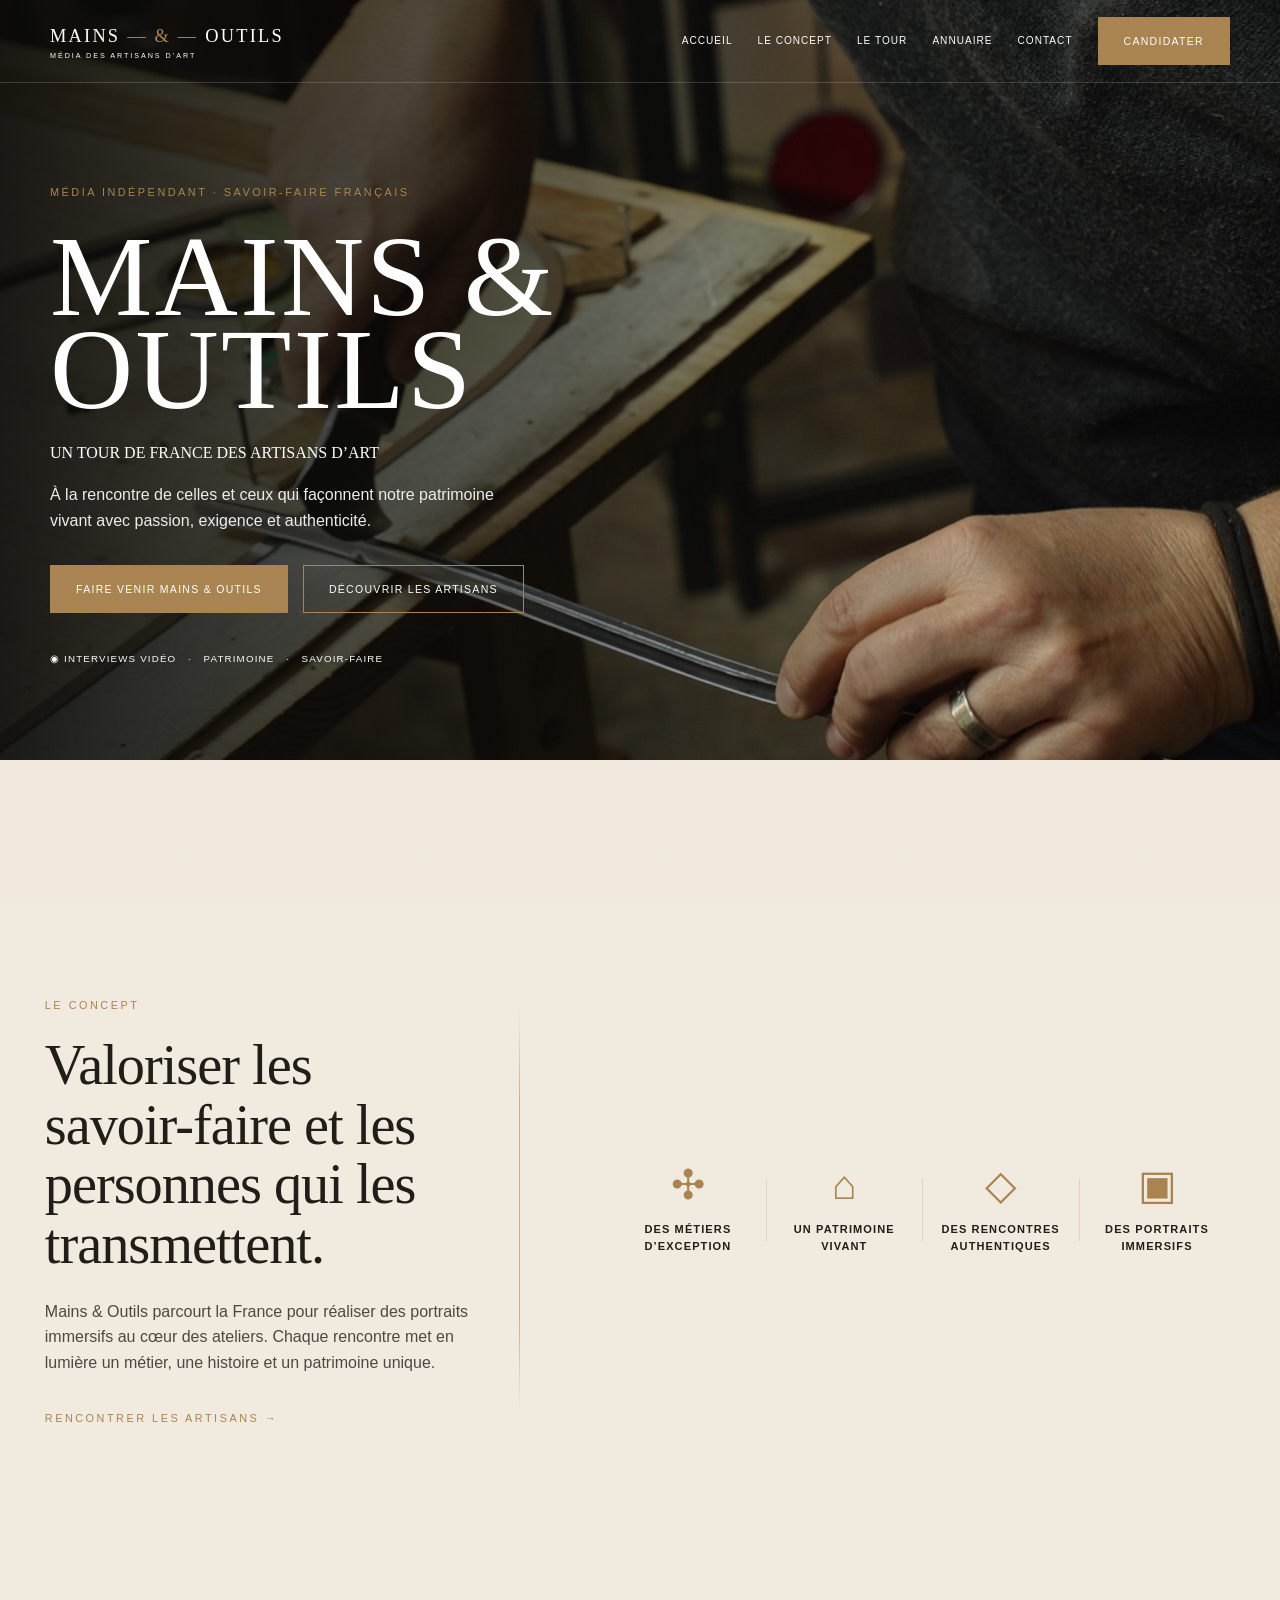
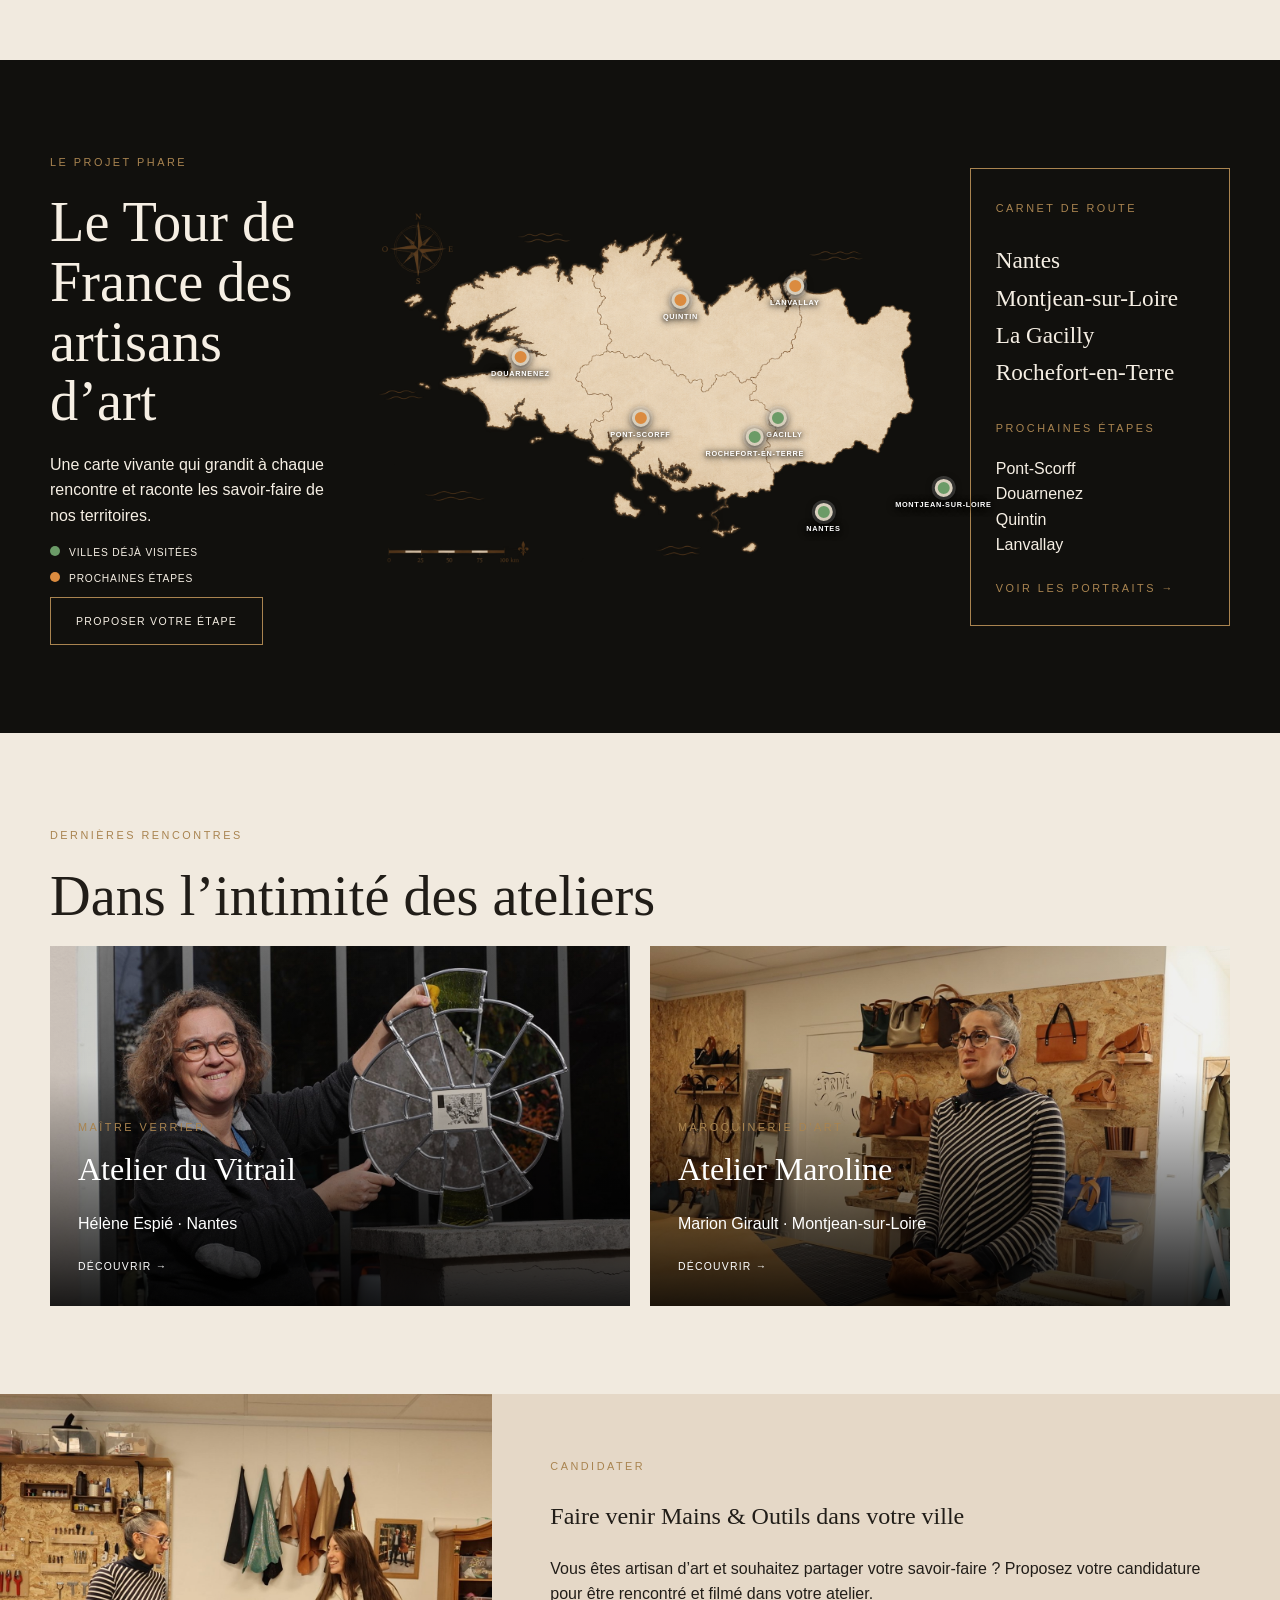
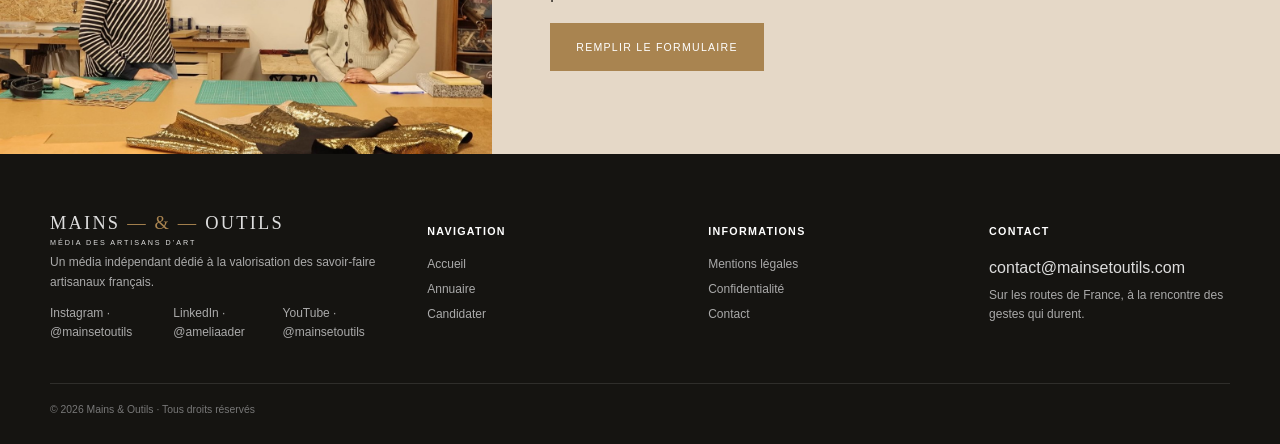
==== commit 6530d91e: "Mettre à jour les étapes de la carte" ====
--- a/index.html
+++ b/index.html
@@ -1 +1 @@
-<!doctype html><html lang="fr"><head><meta charset="utf-8"><meta name="viewport" content="width=device-width,initial-scale=1"><title>Mains &amp; Outils — Portraits d’artisans d’art en France</title><meta name="description" content="Mains &amp; Outils parcourt la France &#224; la rencontre des artisans d’art : portraits, ateliers, gestes, patrimoine vivant et savoir-faire fran&#231;ais."><link rel="canonical" href="https://mainsetoutils.com/"><meta property="og:locale" content="fr_FR"><meta property="og:type" content="website"><meta property="og:site_name" content="Mains &amp; Outils"><meta property="og:title" content="Mains &amp; Outils — Portraits d’artisans d’art en France"><meta property="og:description" content="Mains &amp; Outils parcourt la France &#224; la rencontre des artisans d’art : portraits, ateliers, gestes, patrimoine vivant et savoir-faire fran&#231;ais."><meta property="og:url" content="https://mainsetoutils.com/"><meta property="og:image" content="https://mainsetoutils.com/assets/hero-main-et-outil.png"><meta name="twitter:card" content="summary_large_image"><link rel="stylesheet" href="styles.css?v=9"><script type="application/ld+json">{"@context":"https://schema.org","@type":"Organization","name":"Mains & Outils","url":"https://mainsetoutils.com/","logo":"https://mainsetoutils.com/assets/logo-main-et-outil.png","email":"contact@mainsetoutils.com","description":"Média indépendant consacré aux artisans et aux savoir-faire français.","sameAs":["https://instagram.com/mainsetoutils","https://linkedin.com/in/ameliaader","https://youtube.com/@mainsetoutils"]}</script></head><body><div data-header></div><main><section class="hero"><div class="wrap hero-copy"><span class="eyebrow">Média indépendant · Savoir-faire français</span><h1>MAINS &<br>OUTILS</h1><p class="serif">UN TOUR DE FRANCE DES ARTISANS D’ART</p><p class="lead">À la rencontre de celles et ceux qui façonnent notre patrimoine vivant avec passion, exigence et authenticité.</p><div class="actions"><a class="btn gold" href="candidater.html">Faire venir Mains & Outils</a><a class="btn" href="annuaire.html">Découvrir les artisans</a></div><div class="micro">◉ Interviews vidéo &nbsp; · &nbsp; Patrimoine &nbsp; · &nbsp; Savoir-faire</div></div></section><section class="section" id="concept"><div class="wrap concept-grid"><div><span class="eyebrow">Le concept</span><h2>Valoriser les savoir-faire et les personnes qui les transmettent.</h2><p>Mains & Outils parcourt la France pour réaliser des portraits immersifs au cœur des ateliers. Chaque rencontre met en lumière un métier, une histoire et un patrimoine unique.</p><a class="eyebrow" href="annuaire.html">Rencontrer les artisans →</a></div><div class="pillars"><div><div class="icon">✣</div><strong>Des métiers<br>d’exception</strong></div><div><div class="icon">⌂</div><strong>Un patrimoine<br>vivant</strong></div><div><div class="icon">◇</div><strong>Des rencontres<br>authentiques</strong></div><div><div class="icon">▣</div><strong>Des portraits<br>immersifs</strong></div></div></div></section><section class="section tour" id="tour"><div class="wrap tour-grid"><div><span class="eyebrow">Le projet phare</span><h2>Le Tour de France des artisans d’art</h2><p>Une carte vivante qui grandit à chaque rencontre et raconte les savoir-faire de nos territoires.</p><div class="legend"><span><i class="dot" style="background:var(--vert)"></i>Villes déjà visitées</span><span><i class="dot" style="background:var(--orange)"></i>Prochaines étapes</span></div><a class="btn" href="candidater.html">Proposer votre étape</a></div><div class="map"><div class="france"></div><svg class="route-svg" viewBox="0 0 400 450"><path d="M285 300 C255 270 240 238 230 210" fill="none" stroke="#b49a76" stroke-width="2" stroke-dasharray="7 8"/></svg><div class="city nantes"><small>Nantes</small></div><div class="city montjean"><small>Montjean-sur-Loire</small></div><div class="city next gacilly"><small>La Gacilly</small></div><div class="city next rochefort"><small>Rochefort-en-Terre</small></div></div><div class="card-dark"><span class="eyebrow">Carnet de route</span><h3>Nantes<br>Montjean-sur-Loire</h3><span class="eyebrow">Prochaines étapes</span><p>La Gacilly<br>Rochefort-en-Terre</p><a class="eyebrow" href="annuaire.html">Voir les portraits →</a></div></div></section><section class="section"><div class="wrap"><span class="eyebrow">Dernières rencontres</span><h2>Dans l’intimité des ateliers</h2><div class="portraits-grid"><a class="portrait-card vitrail" href="artisan.html?id=atelier-du-vitrail"><div><span class="eyebrow">Maître verrier</span><h3>Atelier du Vitrail</h3><p>Hélène Espié · Nantes</p><span class="card-link">Découvrir →</span></div></a><a class="portrait-card maroline" href="artisan.html?id=atelier-maroline"><div><span class="eyebrow">Maroquinerie d’art</span><h3>Atelier Maroline</h3><p>Marion Girault · Montjean-sur-Loire</p><span class="card-link">Découvrir →</span></div></a></div></div></section><section class="cta-band"><div class="cta-img"></div><div class="cta-copy"><span class="eyebrow">Candidater</span><h2>Faire venir Mains & Outils dans votre ville</h2><p>Vous êtes artisan d’art et souhaitez partager votre savoir-faire ? Proposez votre candidature pour être rencontré et filmé dans votre atelier.</p><a class="btn gold" href="candidater.html">Remplir le formulaire</a></div></section></main><div data-footer></div><script src="mains-et-outils-v16.js"></script></body></html>
+<!doctype html><html lang="fr"><head><meta charset="utf-8"><meta name="viewport" content="width=device-width,initial-scale=1"><title>Mains &amp; Outils — Portraits d’artisans d’art en France</title><meta name="description" content="Mains &amp; Outils parcourt la France &#224; la rencontre des artisans d’art : portraits, ateliers, gestes, patrimoine vivant et savoir-faire fran&#231;ais."><link rel="canonical" href="https://mainsetoutils.com/"><meta property="og:locale" content="fr_FR"><meta property="og:type" content="website"><meta property="og:site_name" content="Mains &amp; Outils"><meta property="og:title" content="Mains &amp; Outils — Portraits d’artisans d’art en France"><meta property="og:description" content="Mains &amp; Outils parcourt la France &#224; la rencontre des artisans d’art : portraits, ateliers, gestes, patrimoine vivant et savoir-faire fran&#231;ais."><meta property="og:url" content="https://mainsetoutils.com/"><meta property="og:image" content="https://mainsetoutils.com/assets/hero-main-et-outil.png"><meta name="twitter:card" content="summary_large_image"><link rel="stylesheet" href="styles.css?v=9"><script type="application/ld+json">{"@context":"https://schema.org","@type":"Organization","name":"Mains & Outils","url":"https://mainsetoutils.com/","logo":"https://mainsetoutils.com/assets/logo-main-et-outil.png","email":"contact@mainsetoutils.com","description":"Média indépendant consacré aux artisans et aux savoir-faire français.","sameAs":["https://instagram.com/mainsetoutils","https://linkedin.com/in/ameliaader","https://youtube.com/@mainsetoutils"]}</script></head><body><div data-header></div><main><section class="hero"><div class="wrap hero-copy"><span class="eyebrow">Média indépendant · Savoir-faire français</span><h1>MAINS &<br>OUTILS</h1><p class="serif">UN TOUR DE FRANCE DES ARTISANS D’ART</p><p class="lead">À la rencontre de celles et ceux qui façonnent notre patrimoine vivant avec passion, exigence et authenticité.</p><div class="actions"><a class="btn gold" href="candidater.html">Faire venir Mains & Outils</a><a class="btn" href="annuaire.html">Découvrir les artisans</a></div><div class="micro">◉ Interviews vidéo &nbsp; · &nbsp; Patrimoine &nbsp; · &nbsp; Savoir-faire</div></div></section><section class="section" id="concept"><div class="wrap concept-grid"><div><span class="eyebrow">Le concept</span><h2>Valoriser les savoir-faire et les personnes qui les transmettent.</h2><p>Mains & Outils parcourt la France pour réaliser des portraits immersifs au cœur des ateliers. Chaque rencontre met en lumière un métier, une histoire et un patrimoine unique.</p><a class="eyebrow" href="annuaire.html">Rencontrer les artisans →</a></div><div class="pillars"><div><div class="icon">✣</div><strong>Des métiers<br>d’exception</strong></div><div><div class="icon">⌂</div><strong>Un patrimoine<br>vivant</strong></div><div><div class="icon">◇</div><strong>Des rencontres<br>authentiques</strong></div><div><div class="icon">▣</div><strong>Des portraits<br>immersifs</strong></div></div></div></section><section class="section tour" id="tour"><div class="wrap tour-grid"><div><span class="eyebrow">Le projet phare</span><h2>Le Tour de France des artisans d’art</h2><p>Une carte vivante qui grandit à chaque rencontre et raconte les savoir-faire de nos territoires.</p><div class="legend"><span><i class="dot" style="background:var(--vert)"></i>Villes déjà visitées</span><span><i class="dot" style="background:var(--orange)"></i>Prochaines étapes</span></div><a class="btn" href="candidater.html">Proposer votre étape</a></div><div class="map"><div class="france"></div><svg class="route-svg" viewBox="0 0 400 450"><path d="M285 300 C255 270 240 238 230 210" fill="none" stroke="#b49a76" stroke-width="2" stroke-dasharray="7 8"/></svg><div class="city nantes"><small>Nantes</small></div><div class="city montjean"><small>Montjean-sur-Loire</small></div><div class="city gacilly"><small>La Gacilly</small></div><div class="city rochefort"><small>Rochefort-en-Terre</small></div><div class="city next pont-scorff"><small>Pont-Scorff</small></div><div class="city next douarnenez"><small>Douarnenez</small></div><div class="city next quintin"><small>Quintin</small></div><div class="city next lanvallay"><small>Lanvallay</small></div></div><div class="card-dark"><span class="eyebrow">Carnet de route</span><h3>Nantes<br>Montjean-sur-Loire<br>La Gacilly<br>Rochefort-en-Terre</h3><span class="eyebrow">Prochaines étapes</span><p>Pont-Scorff<br>Douarnenez<br>Quintin<br>Lanvallay</p><a class="eyebrow" href="annuaire.html">Voir les portraits →</a></div></div></section><section class="section"><div class="wrap"><span class="eyebrow">Dernières rencontres</span><h2>Dans l’intimité des ateliers</h2><div class="portraits-grid"><a class="portrait-card vitrail" href="artisan.html?id=atelier-du-vitrail"><div><span class="eyebrow">Maître verrier</span><h3>Atelier du Vitrail</h3><p>Hélène Espié · Nantes</p><span class="card-link">Découvrir →</span></div></a><a class="portrait-card maroline" href="artisan.html?id=atelier-maroline"><div><span class="eyebrow">Maroquinerie d’art</span><h3>Atelier Maroline</h3><p>Marion Girault · Montjean-sur-Loire</p><span class="card-link">Découvrir →</span></div></a></div></div></section><section class="cta-band"><div class="cta-img"></div><div class="cta-copy"><span class="eyebrow">Candidater</span><h2>Faire venir Mains & Outils dans votre ville</h2><p>Vous êtes artisan d’art et souhaitez partager votre savoir-faire ? Proposez votre candidature pour être rencontré et filmé dans votre atelier.</p><a class="btn gold" href="candidater.html">Remplir le formulaire</a></div></section></main><div data-footer></div><script src="mains-et-outils-v16.js?v=2"></script></body></html>
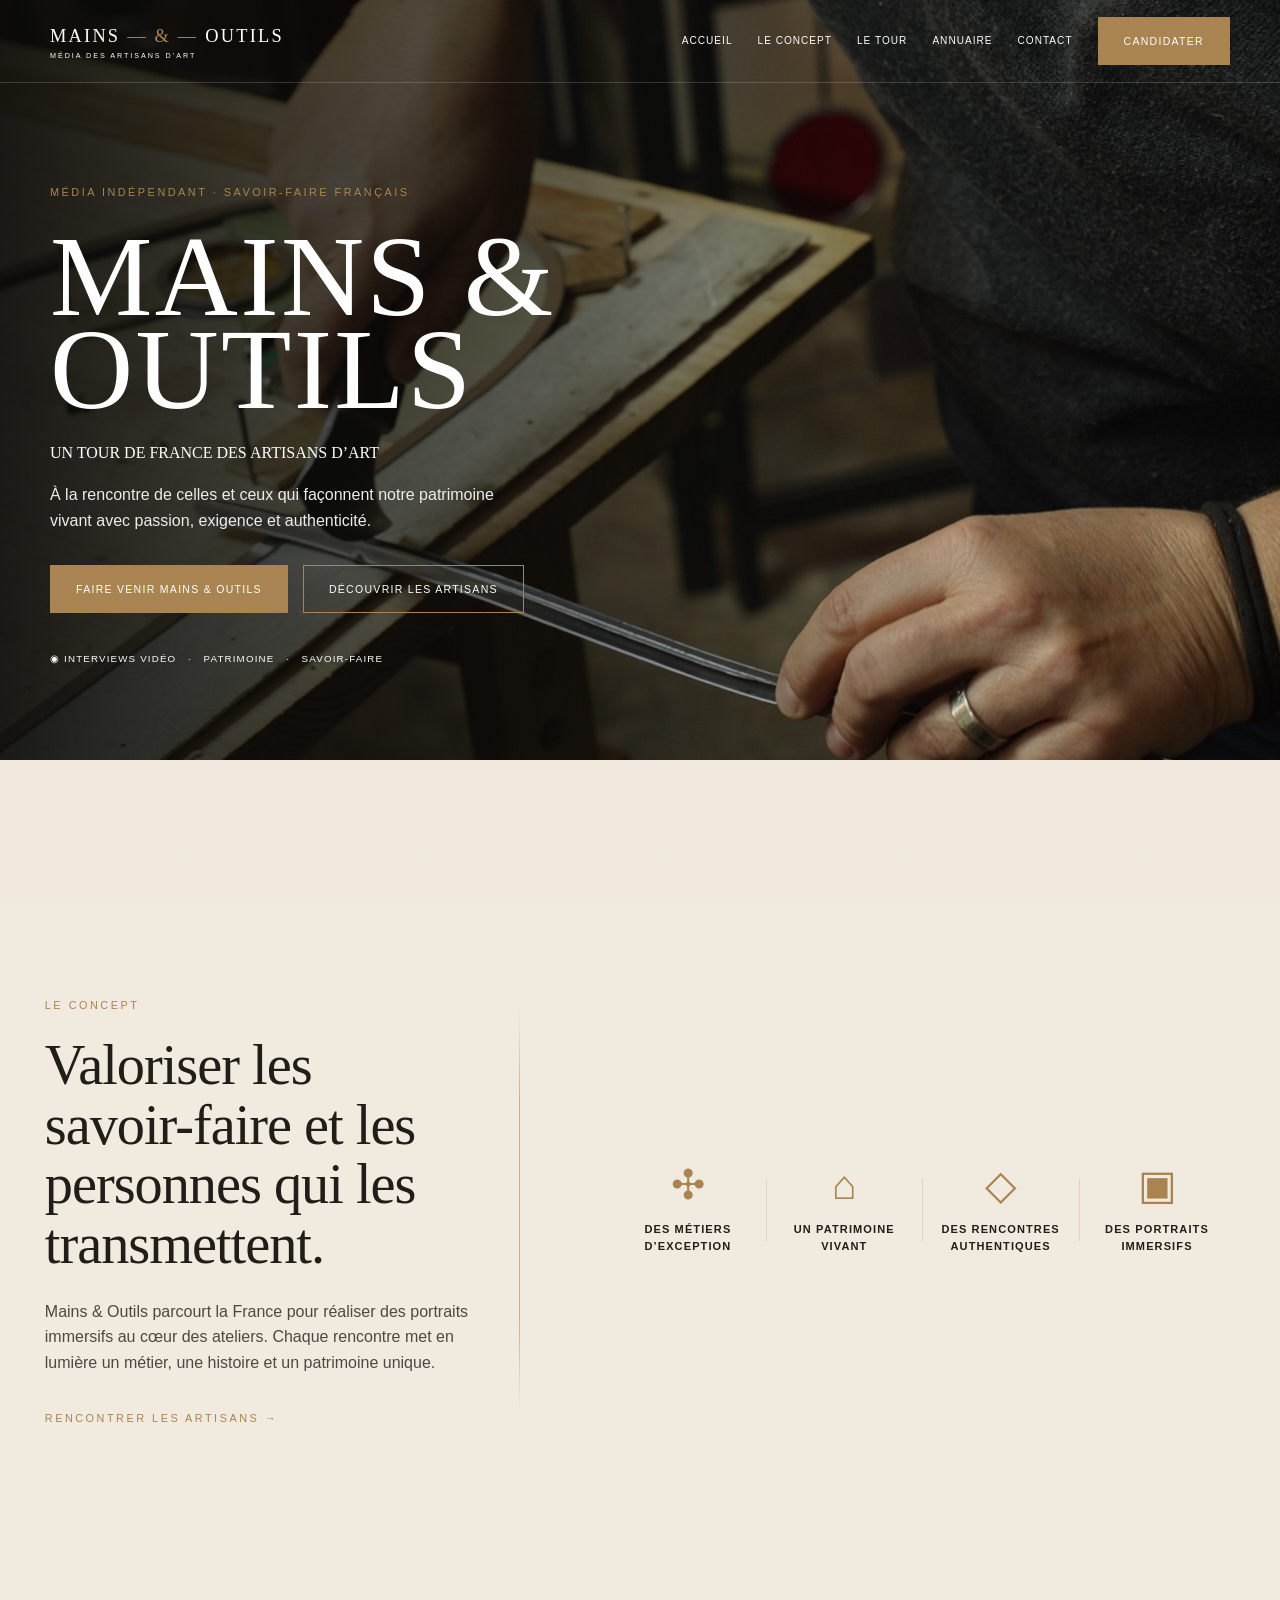
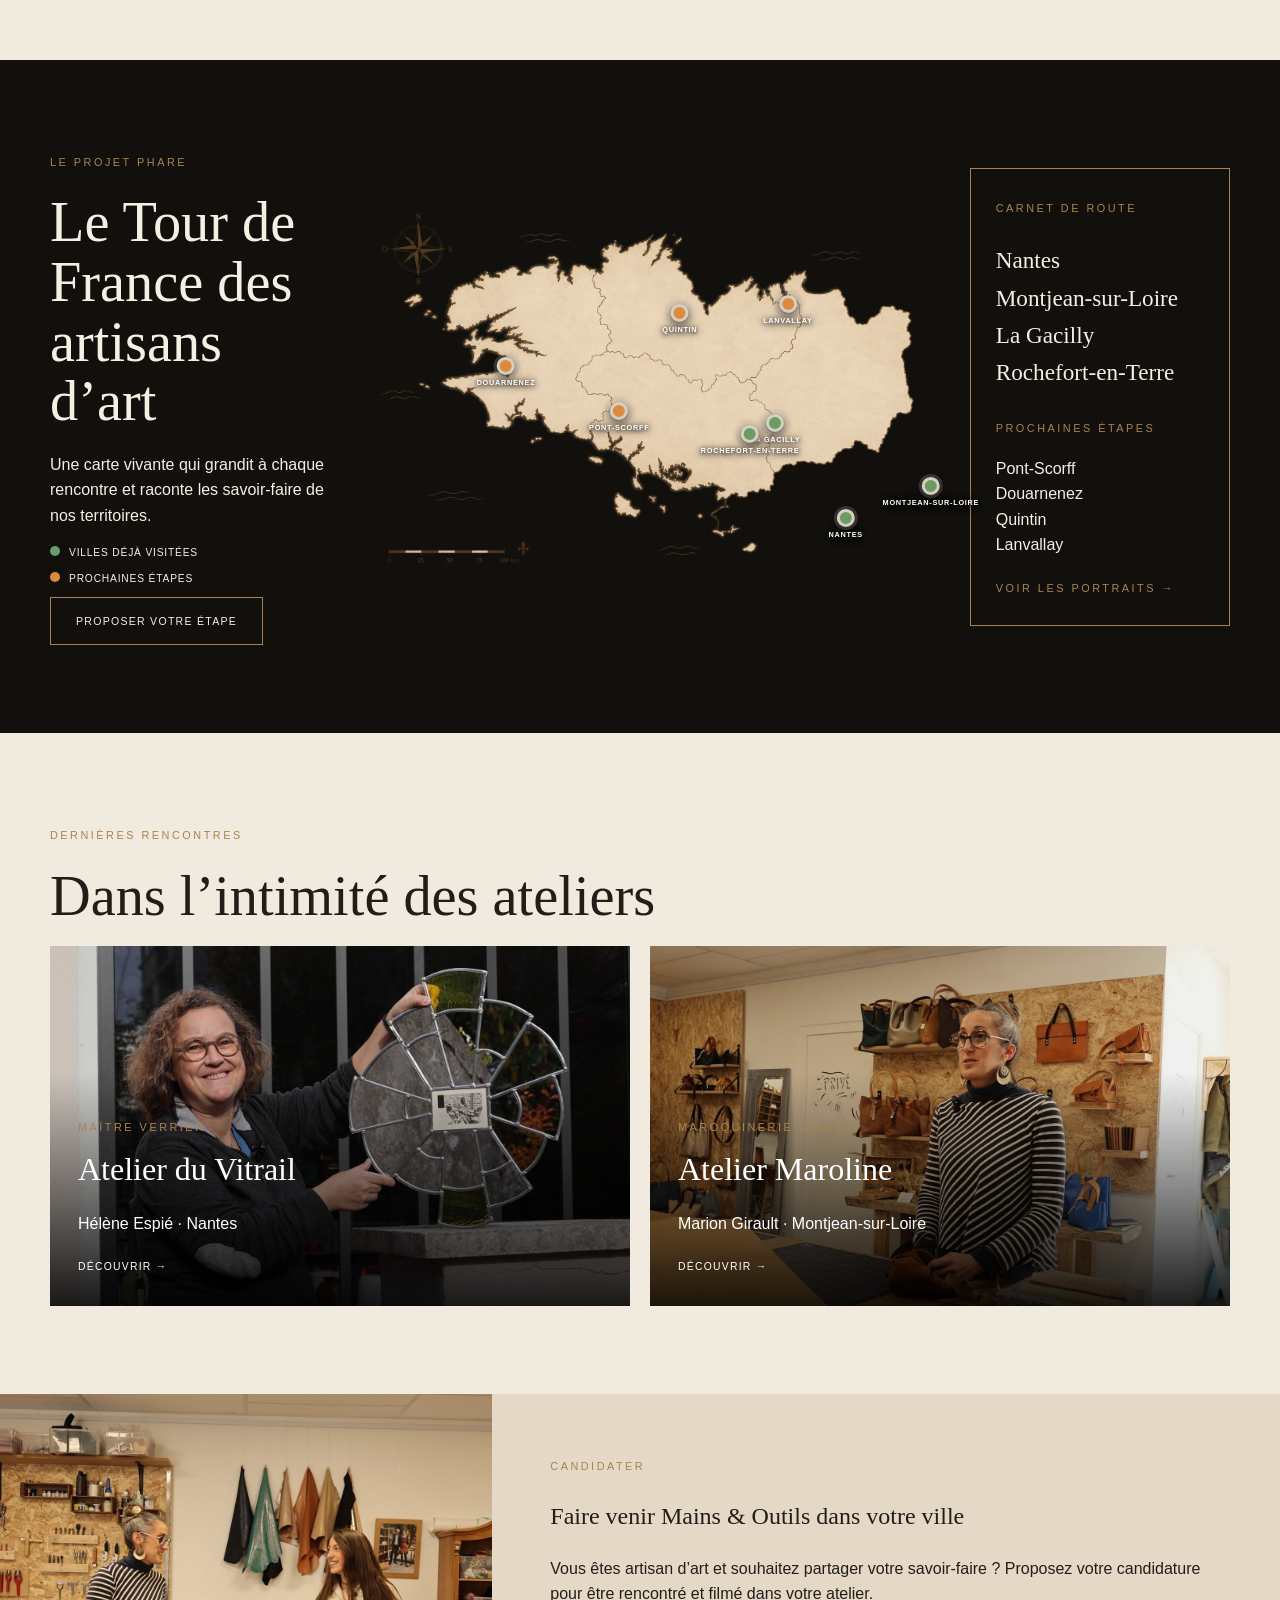
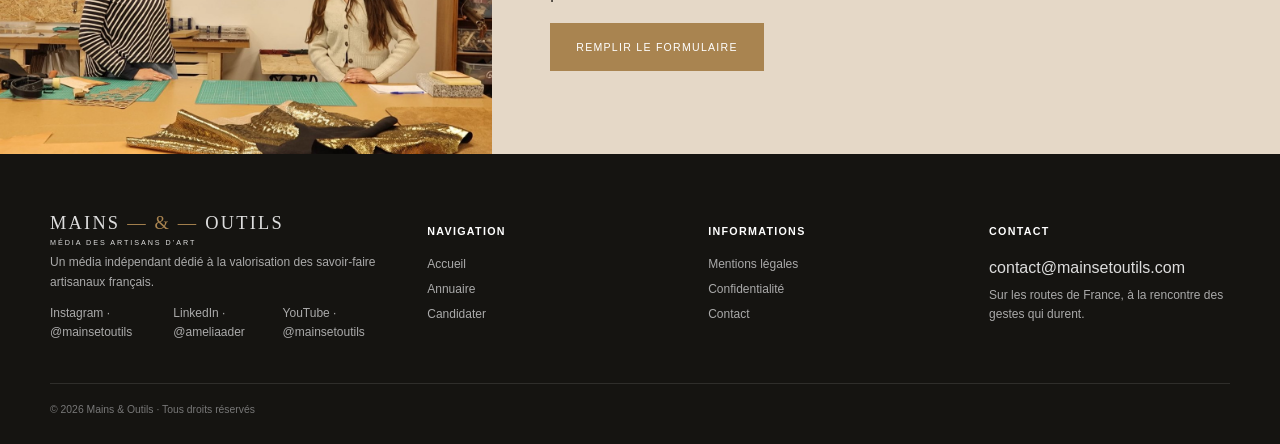
==== commit 33b1471a: "Recaler précisément les villes sur la carte" ====
--- a/index.html
+++ b/index.html
@@ -1 +1 @@
-<!doctype html><html lang="fr"><head><meta charset="utf-8"><meta name="viewport" content="width=device-width,initial-scale=1"><title>Mains &amp; Outils — Portraits d’artisans d’art en France</title><meta name="description" content="Mains &amp; Outils parcourt la France &#224; la rencontre des artisans d’art : portraits, ateliers, gestes, patrimoine vivant et savoir-faire fran&#231;ais."><link rel="canonical" href="https://mainsetoutils.com/"><meta property="og:locale" content="fr_FR"><meta property="og:type" content="website"><meta property="og:site_name" content="Mains &amp; Outils"><meta property="og:title" content="Mains &amp; Outils — Portraits d’artisans d’art en France"><meta property="og:description" content="Mains &amp; Outils parcourt la France &#224; la rencontre des artisans d’art : portraits, ateliers, gestes, patrimoine vivant et savoir-faire fran&#231;ais."><meta property="og:url" content="https://mainsetoutils.com/"><meta property="og:image" content="https://mainsetoutils.com/assets/hero-main-et-outil.png"><meta name="twitter:card" content="summary_large_image"><link rel="stylesheet" href="styles.css?v=9"><script type="application/ld+json">{"@context":"https://schema.org","@type":"Organization","name":"Mains & Outils","url":"https://mainsetoutils.com/","logo":"https://mainsetoutils.com/assets/logo-main-et-outil.png","email":"contact@mainsetoutils.com","description":"Média indépendant consacré aux artisans et aux savoir-faire français.","sameAs":["https://instagram.com/mainsetoutils","https://linkedin.com/in/ameliaader","https://youtube.com/@mainsetoutils"]}</script></head><body><div data-header></div><main><section class="hero"><div class="wrap hero-copy"><span class="eyebrow">Média indépendant · Savoir-faire français</span><h1>MAINS &<br>OUTILS</h1><p class="serif">UN TOUR DE FRANCE DES ARTISANS D’ART</p><p class="lead">À la rencontre de celles et ceux qui façonnent notre patrimoine vivant avec passion, exigence et authenticité.</p><div class="actions"><a class="btn gold" href="candidater.html">Faire venir Mains & Outils</a><a class="btn" href="annuaire.html">Découvrir les artisans</a></div><div class="micro">◉ Interviews vidéo &nbsp; · &nbsp; Patrimoine &nbsp; · &nbsp; Savoir-faire</div></div></section><section class="section" id="concept"><div class="wrap concept-grid"><div><span class="eyebrow">Le concept</span><h2>Valoriser les savoir-faire et les personnes qui les transmettent.</h2><p>Mains & Outils parcourt la France pour réaliser des portraits immersifs au cœur des ateliers. Chaque rencontre met en lumière un métier, une histoire et un patrimoine unique.</p><a class="eyebrow" href="annuaire.html">Rencontrer les artisans →</a></div><div class="pillars"><div><div class="icon">✣</div><strong>Des métiers<br>d’exception</strong></div><div><div class="icon">⌂</div><strong>Un patrimoine<br>vivant</strong></div><div><div class="icon">◇</div><strong>Des rencontres<br>authentiques</strong></div><div><div class="icon">▣</div><strong>Des portraits<br>immersifs</strong></div></div></div></section><section class="section tour" id="tour"><div class="wrap tour-grid"><div><span class="eyebrow">Le projet phare</span><h2>Le Tour de France des artisans d’art</h2><p>Une carte vivante qui grandit à chaque rencontre et raconte les savoir-faire de nos territoires.</p><div class="legend"><span><i class="dot" style="background:var(--vert)"></i>Villes déjà visitées</span><span><i class="dot" style="background:var(--orange)"></i>Prochaines étapes</span></div><a class="btn" href="candidater.html">Proposer votre étape</a></div><div class="map"><div class="france"></div><svg class="route-svg" viewBox="0 0 400 450"><path d="M285 300 C255 270 240 238 230 210" fill="none" stroke="#b49a76" stroke-width="2" stroke-dasharray="7 8"/></svg><div class="city nantes"><small>Nantes</small></div><div class="city montjean"><small>Montjean-sur-Loire</small></div><div class="city gacilly"><small>La Gacilly</small></div><div class="city rochefort"><small>Rochefort-en-Terre</small></div><div class="city next pont-scorff"><small>Pont-Scorff</small></div><div class="city next douarnenez"><small>Douarnenez</small></div><div class="city next quintin"><small>Quintin</small></div><div class="city next lanvallay"><small>Lanvallay</small></div></div><div class="card-dark"><span class="eyebrow">Carnet de route</span><h3>Nantes<br>Montjean-sur-Loire<br>La Gacilly<br>Rochefort-en-Terre</h3><span class="eyebrow">Prochaines étapes</span><p>Pont-Scorff<br>Douarnenez<br>Quintin<br>Lanvallay</p><a class="eyebrow" href="annuaire.html">Voir les portraits →</a></div></div></section><section class="section"><div class="wrap"><span class="eyebrow">Dernières rencontres</span><h2>Dans l’intimité des ateliers</h2><div class="portraits-grid"><a class="portrait-card vitrail" href="artisan.html?id=atelier-du-vitrail"><div><span class="eyebrow">Maître verrier</span><h3>Atelier du Vitrail</h3><p>Hélène Espié · Nantes</p><span class="card-link">Découvrir →</span></div></a><a class="portrait-card maroline" href="artisan.html?id=atelier-maroline"><div><span class="eyebrow">Maroquinerie d’art</span><h3>Atelier Maroline</h3><p>Marion Girault · Montjean-sur-Loire</p><span class="card-link">Découvrir →</span></div></a></div></div></section><section class="cta-band"><div class="cta-img"></div><div class="cta-copy"><span class="eyebrow">Candidater</span><h2>Faire venir Mains & Outils dans votre ville</h2><p>Vous êtes artisan d’art et souhaitez partager votre savoir-faire ? Proposez votre candidature pour être rencontré et filmé dans votre atelier.</p><a class="btn gold" href="candidater.html">Remplir le formulaire</a></div></section></main><div data-footer></div><script src="mains-et-outils-v16.js?v=2"></script></body></html>
+<!doctype html><html lang="fr"><head><meta charset="utf-8"><meta name="viewport" content="width=device-width,initial-scale=1"><title>Mains &amp; Outils — Portraits d’artisans d’art en France</title><meta name="description" content="Mains &amp; Outils parcourt la France &#224; la rencontre des artisans d’art : portraits, ateliers, gestes, patrimoine vivant et savoir-faire fran&#231;ais."><link rel="canonical" href="https://mainsetoutils.com/"><meta property="og:locale" content="fr_FR"><meta property="og:type" content="website"><meta property="og:site_name" content="Mains &amp; Outils"><meta property="og:title" content="Mains &amp; Outils — Portraits d’artisans d’art en France"><meta property="og:description" content="Mains &amp; Outils parcourt la France &#224; la rencontre des artisans d’art : portraits, ateliers, gestes, patrimoine vivant et savoir-faire fran&#231;ais."><meta property="og:url" content="https://mainsetoutils.com/"><meta property="og:image" content="https://mainsetoutils.com/assets/hero-main-et-outil.png"><meta name="twitter:card" content="summary_large_image"><link rel="stylesheet" href="styles.css?v=9"><script type="application/ld+json">{"@context":"https://schema.org","@type":"Organization","name":"Mains & Outils","url":"https://mainsetoutils.com/","logo":"https://mainsetoutils.com/assets/logo-main-et-outil.png","email":"contact@mainsetoutils.com","description":"Média indépendant consacré aux artisans et aux savoir-faire français.","sameAs":["https://instagram.com/mainsetoutils","https://linkedin.com/in/ameliaader","https://youtube.com/@mainsetoutils"]}</script></head><body><div data-header></div><main><section class="hero"><div class="wrap hero-copy"><span class="eyebrow">Média indépendant · Savoir-faire français</span><h1>MAINS &<br>OUTILS</h1><p class="serif">UN TOUR DE FRANCE DES ARTISANS D’ART</p><p class="lead">À la rencontre de celles et ceux qui façonnent notre patrimoine vivant avec passion, exigence et authenticité.</p><div class="actions"><a class="btn gold" href="candidater.html">Faire venir Mains & Outils</a><a class="btn" href="annuaire.html">Découvrir les artisans</a></div><div class="micro">◉ Interviews vidéo &nbsp; · &nbsp; Patrimoine &nbsp; · &nbsp; Savoir-faire</div></div></section><section class="section" id="concept"><div class="wrap concept-grid"><div><span class="eyebrow">Le concept</span><h2>Valoriser les savoir-faire et les personnes qui les transmettent.</h2><p>Mains & Outils parcourt la France pour réaliser des portraits immersifs au cœur des ateliers. Chaque rencontre met en lumière un métier, une histoire et un patrimoine unique.</p><a class="eyebrow" href="annuaire.html">Rencontrer les artisans →</a></div><div class="pillars"><div><div class="icon">✣</div><strong>Des métiers<br>d’exception</strong></div><div><div class="icon">⌂</div><strong>Un patrimoine<br>vivant</strong></div><div><div class="icon">◇</div><strong>Des rencontres<br>authentiques</strong></div><div><div class="icon">▣</div><strong>Des portraits<br>immersifs</strong></div></div></div></section><section class="section tour" id="tour"><div class="wrap tour-grid"><div><span class="eyebrow">Le projet phare</span><h2>Le Tour de France des artisans d’art</h2><p>Une carte vivante qui grandit à chaque rencontre et raconte les savoir-faire de nos territoires.</p><div class="legend"><span><i class="dot" style="background:var(--vert)"></i>Villes déjà visitées</span><span><i class="dot" style="background:var(--orange)"></i>Prochaines étapes</span></div><a class="btn" href="candidater.html">Proposer votre étape</a></div><div class="map"><div class="map-canvas"><div class="france"></div><svg class="route-svg" viewBox="0 0 400 450"><path d="M285 300 C255 270 240 238 230 210" fill="none" stroke="#b49a76" stroke-width="2" stroke-dasharray="7 8"/></svg><div class="city nantes"><small>Nantes</small></div><div class="city montjean"><small>Montjean-sur-Loire</small></div><div class="city gacilly"><small>La Gacilly</small></div><div class="city rochefort"><small>Rochefort-en-Terre</small></div><div class="city next pont-scorff"><small>Pont-Scorff</small></div><div class="city next douarnenez"><small>Douarnenez</small></div><div class="city next quintin"><small>Quintin</small></div><div class="city next lanvallay"><small>Lanvallay</small></div></div></div><div class="card-dark"><span class="eyebrow">Carnet de route</span><h3>Nantes<br>Montjean-sur-Loire<br>La Gacilly<br>Rochefort-en-Terre</h3><span class="eyebrow">Prochaines étapes</span><p>Pont-Scorff<br>Douarnenez<br>Quintin<br>Lanvallay</p><a class="eyebrow" href="annuaire.html">Voir les portraits →</a></div></div></section><section class="section"><div class="wrap"><span class="eyebrow">Dernières rencontres</span><h2>Dans l’intimité des ateliers</h2><div class="portraits-grid"><a class="portrait-card vitrail" href="artisan.html?id=atelier-du-vitrail"><div><span class="eyebrow">Maître verrier</span><h3>Atelier du Vitrail</h3><p>Hélène Espié · Nantes</p><span class="card-link">Découvrir →</span></div></a><a class="portrait-card maroline" href="artisan.html?id=atelier-maroline"><div><span class="eyebrow">Maroquinerie d’art</span><h3>Atelier Maroline</h3><p>Marion Girault · Montjean-sur-Loire</p><span class="card-link">Découvrir →</span></div></a></div></div></section><section class="cta-band"><div class="cta-img"></div><div class="cta-copy"><span class="eyebrow">Candidater</span><h2>Faire venir Mains & Outils dans votre ville</h2><p>Vous êtes artisan d’art et souhaitez partager votre savoir-faire ? Proposez votre candidature pour être rencontré et filmé dans votre atelier.</p><a class="btn gold" href="candidater.html">Remplir le formulaire</a></div></section></main><div data-footer></div><script src="mains-et-outils-v16.js?v=3"></script></body></html>
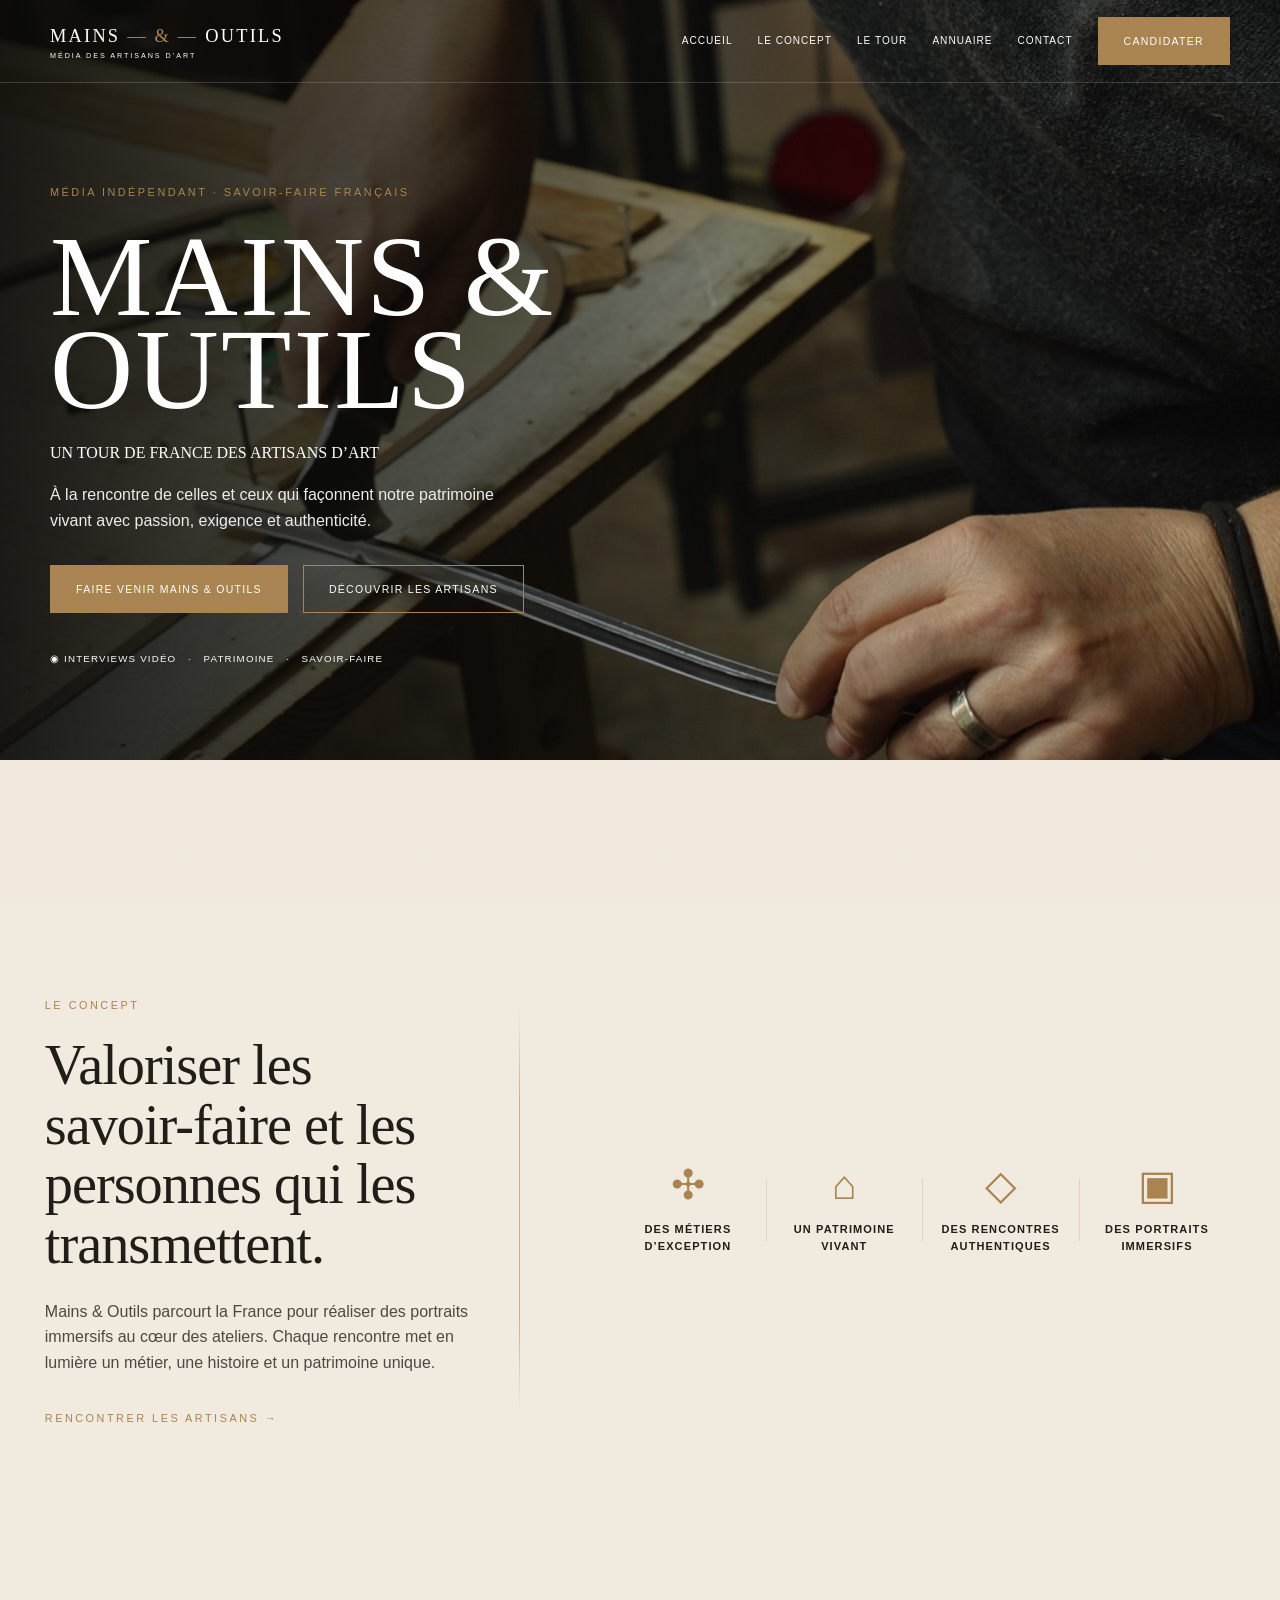
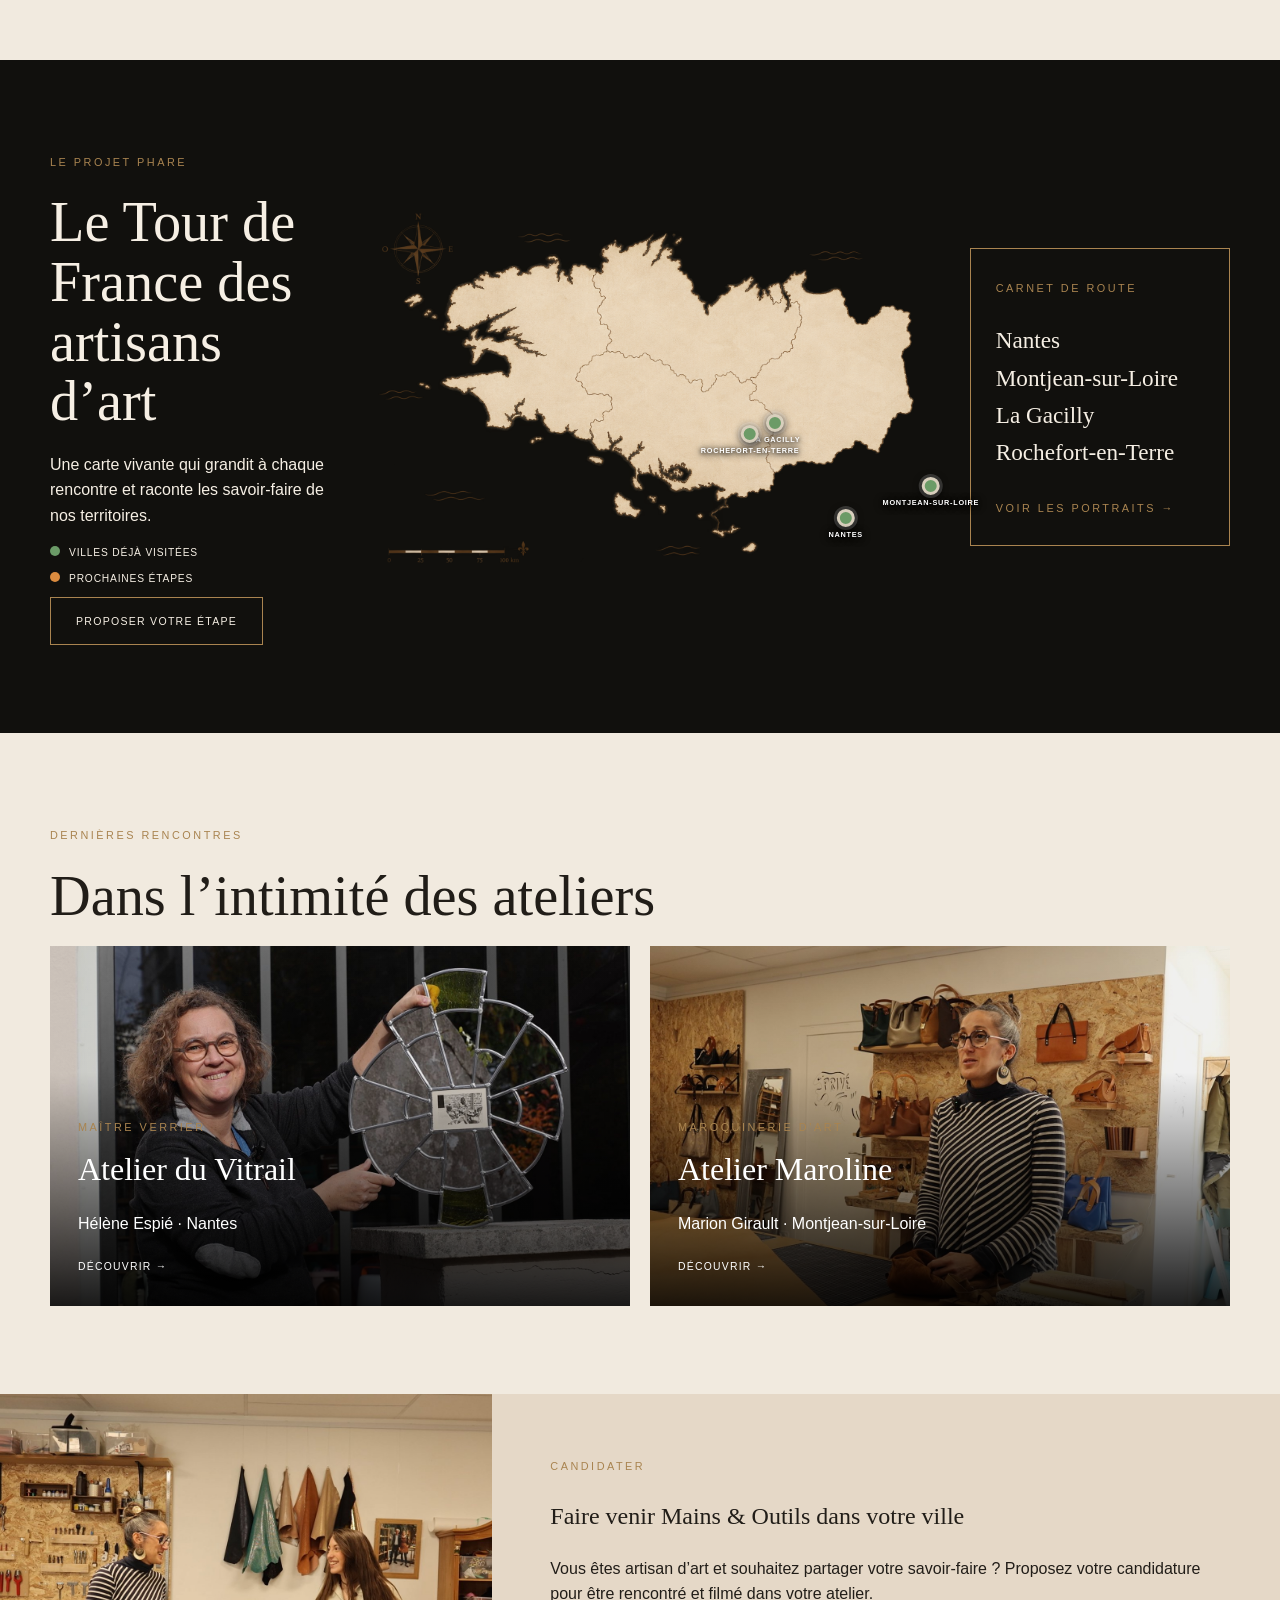
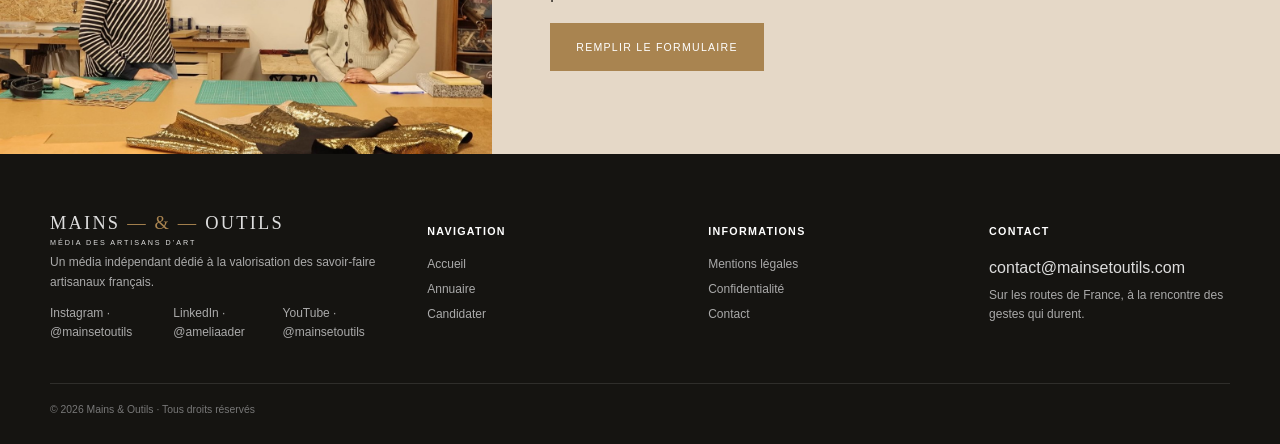
==== commit 67e69908: "Retirer les nouvelles villes de la carte" ====
--- a/index.html
+++ b/index.html
@@ -1 +1 @@
-<!doctype html><html lang="fr"><head><meta charset="utf-8"><meta name="viewport" content="width=device-width,initial-scale=1"><title>Mains &amp; Outils — Portraits d’artisans d’art en France</title><meta name="description" content="Mains &amp; Outils parcourt la France &#224; la rencontre des artisans d’art : portraits, ateliers, gestes, patrimoine vivant et savoir-faire fran&#231;ais."><link rel="canonical" href="https://mainsetoutils.com/"><meta property="og:locale" content="fr_FR"><meta property="og:type" content="website"><meta property="og:site_name" content="Mains &amp; Outils"><meta property="og:title" content="Mains &amp; Outils — Portraits d’artisans d’art en France"><meta property="og:description" content="Mains &amp; Outils parcourt la France &#224; la rencontre des artisans d’art : portraits, ateliers, gestes, patrimoine vivant et savoir-faire fran&#231;ais."><meta property="og:url" content="https://mainsetoutils.com/"><meta property="og:image" content="https://mainsetoutils.com/assets/hero-main-et-outil.png"><meta name="twitter:card" content="summary_large_image"><link rel="stylesheet" href="styles.css?v=9"><script type="application/ld+json">{"@context":"https://schema.org","@type":"Organization","name":"Mains & Outils","url":"https://mainsetoutils.com/","logo":"https://mainsetoutils.com/assets/logo-main-et-outil.png","email":"contact@mainsetoutils.com","description":"Média indépendant consacré aux artisans et aux savoir-faire français.","sameAs":["https://instagram.com/mainsetoutils","https://linkedin.com/in/ameliaader","https://youtube.com/@mainsetoutils"]}</script></head><body><div data-header></div><main><section class="hero"><div class="wrap hero-copy"><span class="eyebrow">Média indépendant · Savoir-faire français</span><h1>MAINS &<br>OUTILS</h1><p class="serif">UN TOUR DE FRANCE DES ARTISANS D’ART</p><p class="lead">À la rencontre de celles et ceux qui façonnent notre patrimoine vivant avec passion, exigence et authenticité.</p><div class="actions"><a class="btn gold" href="candidater.html">Faire venir Mains & Outils</a><a class="btn" href="annuaire.html">Découvrir les artisans</a></div><div class="micro">◉ Interviews vidéo &nbsp; · &nbsp; Patrimoine &nbsp; · &nbsp; Savoir-faire</div></div></section><section class="section" id="concept"><div class="wrap concept-grid"><div><span class="eyebrow">Le concept</span><h2>Valoriser les savoir-faire et les personnes qui les transmettent.</h2><p>Mains & Outils parcourt la France pour réaliser des portraits immersifs au cœur des ateliers. Chaque rencontre met en lumière un métier, une histoire et un patrimoine unique.</p><a class="eyebrow" href="annuaire.html">Rencontrer les artisans →</a></div><div class="pillars"><div><div class="icon">✣</div><strong>Des métiers<br>d’exception</strong></div><div><div class="icon">⌂</div><strong>Un patrimoine<br>vivant</strong></div><div><div class="icon">◇</div><strong>Des rencontres<br>authentiques</strong></div><div><div class="icon">▣</div><strong>Des portraits<br>immersifs</strong></div></div></div></section><section class="section tour" id="tour"><div class="wrap tour-grid"><div><span class="eyebrow">Le projet phare</span><h2>Le Tour de France des artisans d’art</h2><p>Une carte vivante qui grandit à chaque rencontre et raconte les savoir-faire de nos territoires.</p><div class="legend"><span><i class="dot" style="background:var(--vert)"></i>Villes déjà visitées</span><span><i class="dot" style="background:var(--orange)"></i>Prochaines étapes</span></div><a class="btn" href="candidater.html">Proposer votre étape</a></div><div class="map"><div class="map-canvas"><div class="france"></div><svg class="route-svg" viewBox="0 0 400 450"><path d="M285 300 C255 270 240 238 230 210" fill="none" stroke="#b49a76" stroke-width="2" stroke-dasharray="7 8"/></svg><div class="city nantes"><small>Nantes</small></div><div class="city montjean"><small>Montjean-sur-Loire</small></div><div class="city gacilly"><small>La Gacilly</small></div><div class="city rochefort"><small>Rochefort-en-Terre</small></div><div class="city next pont-scorff"><small>Pont-Scorff</small></div><div class="city next douarnenez"><small>Douarnenez</small></div><div class="city next quintin"><small>Quintin</small></div><div class="city next lanvallay"><small>Lanvallay</small></div></div></div><div class="card-dark"><span class="eyebrow">Carnet de route</span><h3>Nantes<br>Montjean-sur-Loire<br>La Gacilly<br>Rochefort-en-Terre</h3><span class="eyebrow">Prochaines étapes</span><p>Pont-Scorff<br>Douarnenez<br>Quintin<br>Lanvallay</p><a class="eyebrow" href="annuaire.html">Voir les portraits →</a></div></div></section><section class="section"><div class="wrap"><span class="eyebrow">Dernières rencontres</span><h2>Dans l’intimité des ateliers</h2><div class="portraits-grid"><a class="portrait-card vitrail" href="artisan.html?id=atelier-du-vitrail"><div><span class="eyebrow">Maître verrier</span><h3>Atelier du Vitrail</h3><p>Hélène Espié · Nantes</p><span class="card-link">Découvrir →</span></div></a><a class="portrait-card maroline" href="artisan.html?id=atelier-maroline"><div><span class="eyebrow">Maroquinerie d’art</span><h3>Atelier Maroline</h3><p>Marion Girault · Montjean-sur-Loire</p><span class="card-link">Découvrir →</span></div></a></div></div></section><section class="cta-band"><div class="cta-img"></div><div class="cta-copy"><span class="eyebrow">Candidater</span><h2>Faire venir Mains & Outils dans votre ville</h2><p>Vous êtes artisan d’art et souhaitez partager votre savoir-faire ? Proposez votre candidature pour être rencontré et filmé dans votre atelier.</p><a class="btn gold" href="candidater.html">Remplir le formulaire</a></div></section></main><div data-footer></div><script src="mains-et-outils-v16.js?v=3"></script></body></html>
+<!doctype html><html lang="fr"><head><meta charset="utf-8"><meta name="viewport" content="width=device-width,initial-scale=1"><title>Mains &amp; Outils — Portraits d’artisans d’art en France</title><meta name="description" content="Mains &amp; Outils parcourt la France &#224; la rencontre des artisans d’art : portraits, ateliers, gestes, patrimoine vivant et savoir-faire fran&#231;ais."><link rel="canonical" href="https://mainsetoutils.com/"><meta property="og:locale" content="fr_FR"><meta property="og:type" content="website"><meta property="og:site_name" content="Mains &amp; Outils"><meta property="og:title" content="Mains &amp; Outils — Portraits d’artisans d’art en France"><meta property="og:description" content="Mains &amp; Outils parcourt la France &#224; la rencontre des artisans d’art : portraits, ateliers, gestes, patrimoine vivant et savoir-faire fran&#231;ais."><meta property="og:url" content="https://mainsetoutils.com/"><meta property="og:image" content="https://mainsetoutils.com/assets/hero-main-et-outil.png"><meta name="twitter:card" content="summary_large_image"><link rel="stylesheet" href="styles.css?v=9"><script type="application/ld+json">{"@context":"https://schema.org","@type":"Organization","name":"Mains & Outils","url":"https://mainsetoutils.com/","logo":"https://mainsetoutils.com/assets/logo-main-et-outil.png","email":"contact@mainsetoutils.com","description":"Média indépendant consacré aux artisans et aux savoir-faire français.","sameAs":["https://instagram.com/mainsetoutils","https://linkedin.com/in/ameliaader","https://youtube.com/@mainsetoutils"]}</script></head><body><div data-header></div><main><section class="hero"><div class="wrap hero-copy"><span class="eyebrow">Média indépendant · Savoir-faire français</span><h1>MAINS &<br>OUTILS</h1><p class="serif">UN TOUR DE FRANCE DES ARTISANS D’ART</p><p class="lead">À la rencontre de celles et ceux qui façonnent notre patrimoine vivant avec passion, exigence et authenticité.</p><div class="actions"><a class="btn gold" href="candidater.html">Faire venir Mains & Outils</a><a class="btn" href="annuaire.html">Découvrir les artisans</a></div><div class="micro">◉ Interviews vidéo &nbsp; · &nbsp; Patrimoine &nbsp; · &nbsp; Savoir-faire</div></div></section><section class="section" id="concept"><div class="wrap concept-grid"><div><span class="eyebrow">Le concept</span><h2>Valoriser les savoir-faire et les personnes qui les transmettent.</h2><p>Mains & Outils parcourt la France pour réaliser des portraits immersifs au cœur des ateliers. Chaque rencontre met en lumière un métier, une histoire et un patrimoine unique.</p><a class="eyebrow" href="annuaire.html">Rencontrer les artisans →</a></div><div class="pillars"><div><div class="icon">✣</div><strong>Des métiers<br>d’exception</strong></div><div><div class="icon">⌂</div><strong>Un patrimoine<br>vivant</strong></div><div><div class="icon">◇</div><strong>Des rencontres<br>authentiques</strong></div><div><div class="icon">▣</div><strong>Des portraits<br>immersifs</strong></div></div></div></section><section class="section tour" id="tour"><div class="wrap tour-grid"><div><span class="eyebrow">Le projet phare</span><h2>Le Tour de France des artisans d’art</h2><p>Une carte vivante qui grandit à chaque rencontre et raconte les savoir-faire de nos territoires.</p><div class="legend"><span><i class="dot" style="background:var(--vert)"></i>Villes déjà visitées</span><span><i class="dot" style="background:var(--orange)"></i>Prochaines étapes</span></div><a class="btn" href="candidater.html">Proposer votre étape</a></div><div class="map"><div class="map-canvas"><div class="france"></div><svg class="route-svg" viewBox="0 0 400 450"><path d="M285 300 C255 270 240 238 230 210" fill="none" stroke="#b49a76" stroke-width="2" stroke-dasharray="7 8"/></svg><div class="city nantes"><small>Nantes</small></div><div class="city montjean"><small>Montjean-sur-Loire</small></div><div class="city gacilly"><small>La Gacilly</small></div><div class="city rochefort"><small>Rochefort-en-Terre</small></div></div></div><div class="card-dark"><span class="eyebrow">Carnet de route</span><h3>Nantes<br>Montjean-sur-Loire<br>La Gacilly<br>Rochefort-en-Terre</h3><a class="eyebrow" href="annuaire.html">Voir les portraits →</a></div></div></section><section class="section"><div class="wrap"><span class="eyebrow">Dernières rencontres</span><h2>Dans l’intimité des ateliers</h2><div class="portraits-grid"><a class="portrait-card vitrail" href="artisan.html?id=atelier-du-vitrail"><div><span class="eyebrow">Maître verrier</span><h3>Atelier du Vitrail</h3><p>Hélène Espié · Nantes</p><span class="card-link">Découvrir →</span></div></a><a class="portrait-card maroline" href="artisan.html?id=atelier-maroline"><div><span class="eyebrow">Maroquinerie d’art</span><h3>Atelier Maroline</h3><p>Marion Girault · Montjean-sur-Loire</p><span class="card-link">Découvrir →</span></div></a></div></div></section><section class="cta-band"><div class="cta-img"></div><div class="cta-copy"><span class="eyebrow">Candidater</span><h2>Faire venir Mains & Outils dans votre ville</h2><p>Vous êtes artisan d’art et souhaitez partager votre savoir-faire ? Proposez votre candidature pour être rencontré et filmé dans votre atelier.</p><a class="btn gold" href="candidater.html">Remplir le formulaire</a></div></section></main><div data-footer></div><script src="mains-et-outils-v16.js?v=4"></script></body></html>
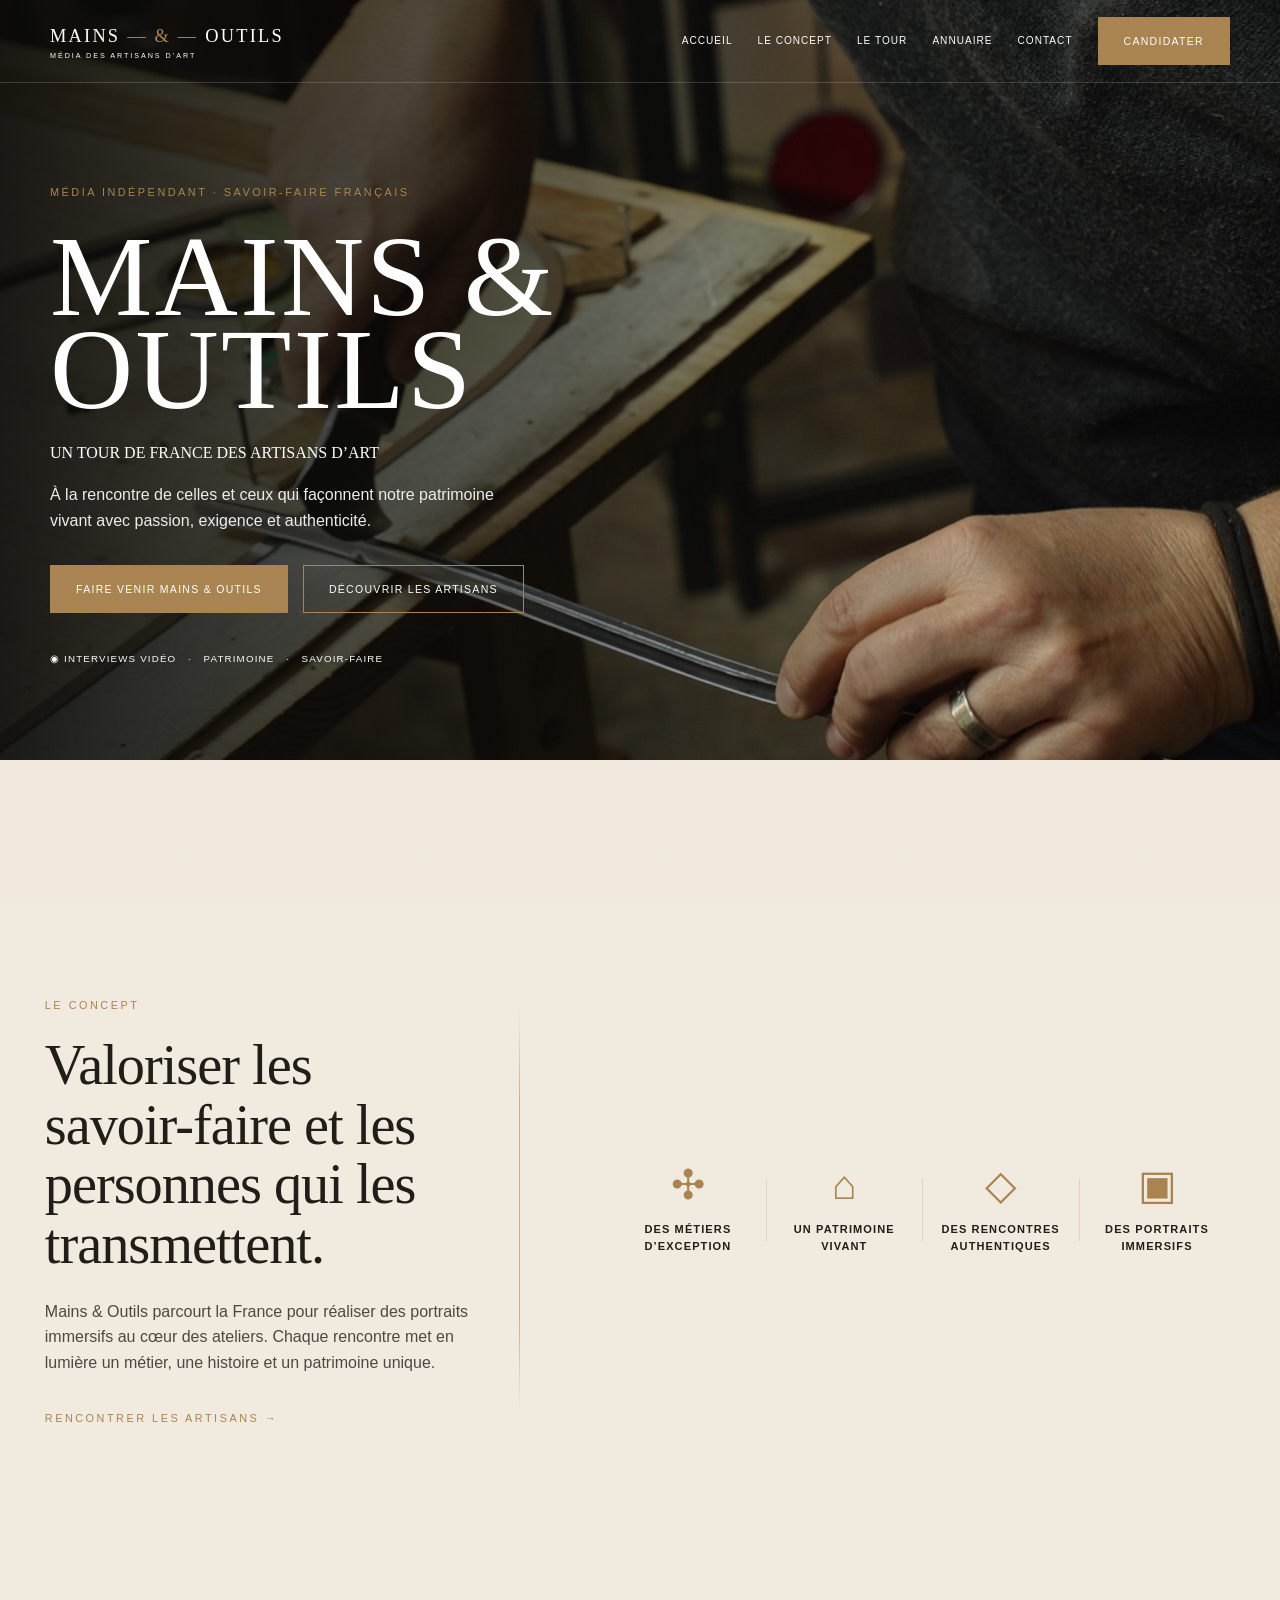
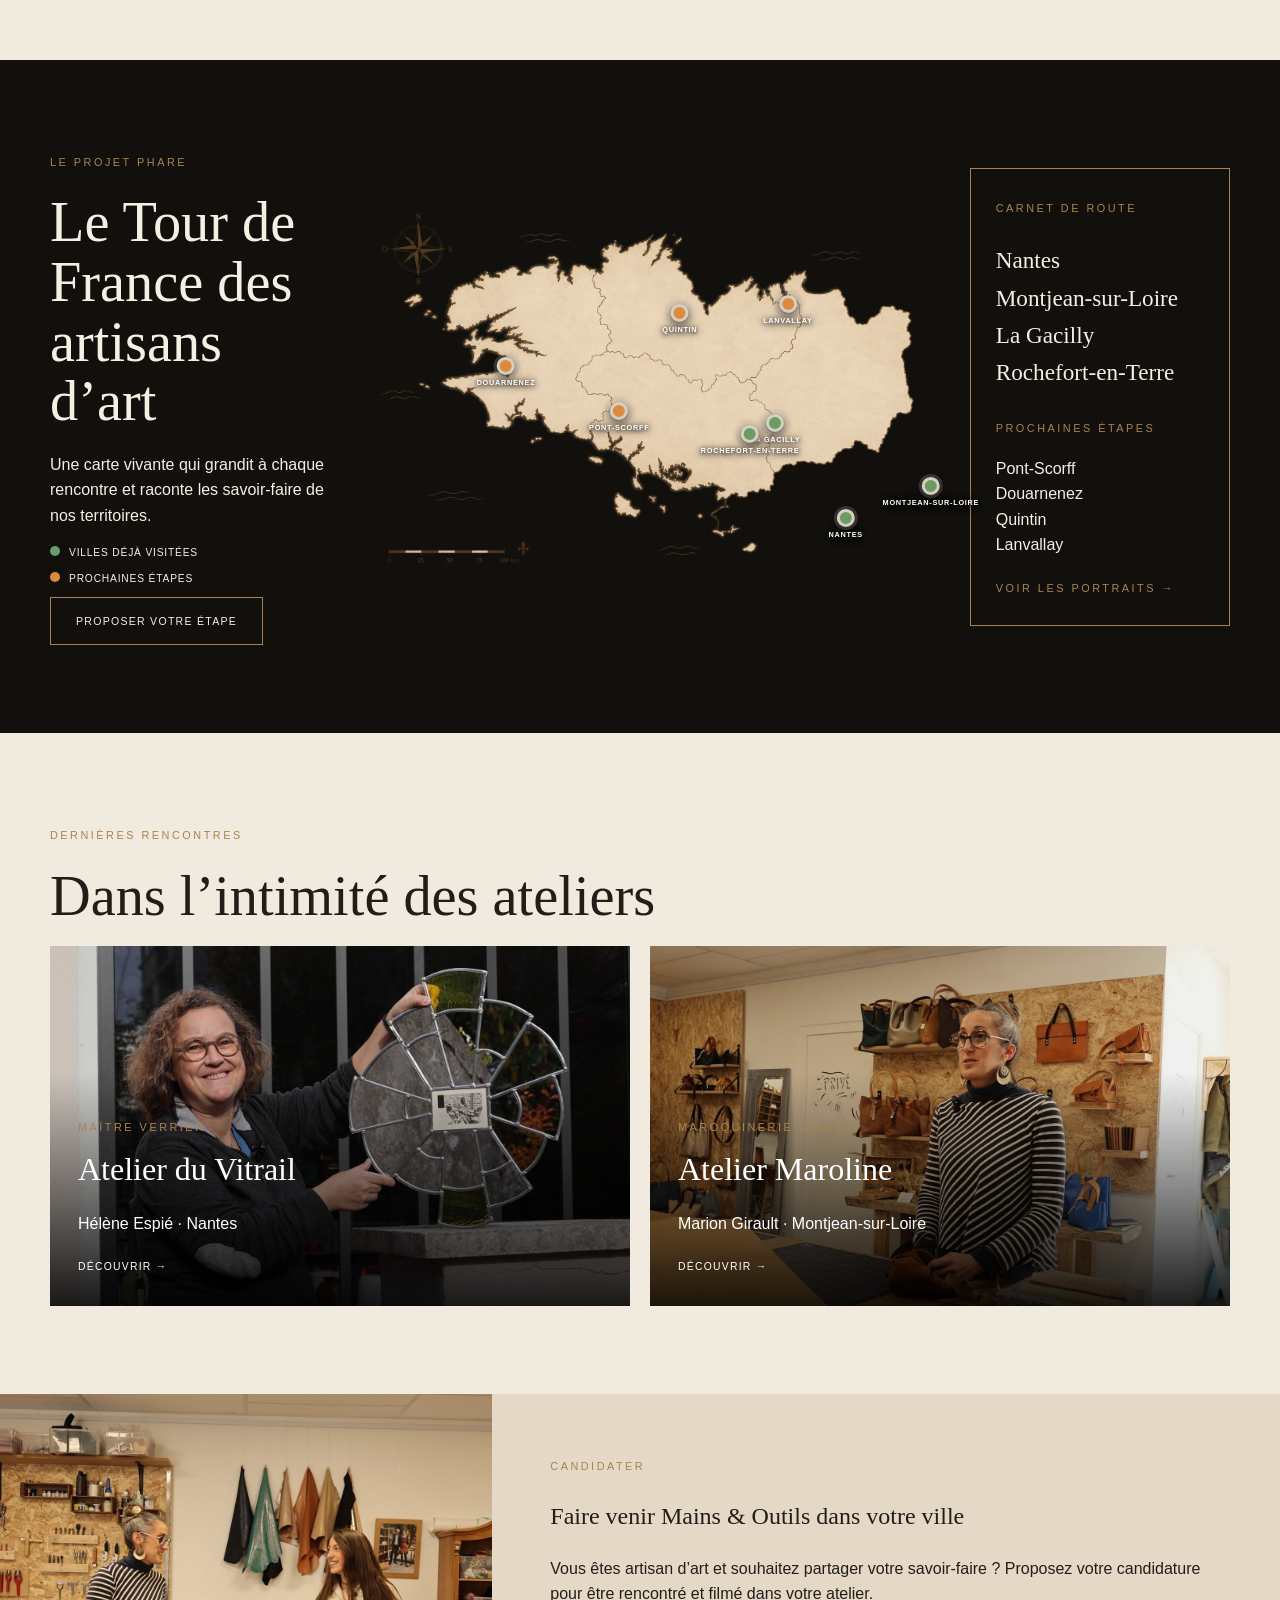
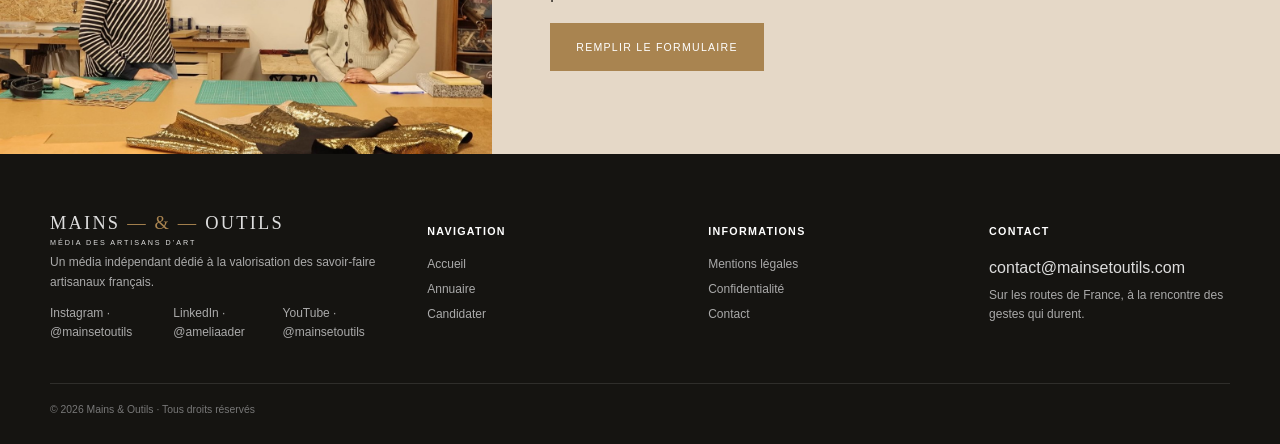
==== commit 37eccc5c: "Ajouter les prochaines étapes sur la carte recalée" ====
--- a/index.html
+++ b/index.html
@@ -1 +1 @@
-<!doctype html><html lang="fr"><head><meta charset="utf-8"><meta name="viewport" content="width=device-width,initial-scale=1"><title>Mains &amp; Outils — Portraits d’artisans d’art en France</title><meta name="description" content="Mains &amp; Outils parcourt la France &#224; la rencontre des artisans d’art : portraits, ateliers, gestes, patrimoine vivant et savoir-faire fran&#231;ais."><link rel="canonical" href="https://mainsetoutils.com/"><meta property="og:locale" content="fr_FR"><meta property="og:type" content="website"><meta property="og:site_name" content="Mains &amp; Outils"><meta property="og:title" content="Mains &amp; Outils — Portraits d’artisans d’art en France"><meta property="og:description" content="Mains &amp; Outils parcourt la France &#224; la rencontre des artisans d’art : portraits, ateliers, gestes, patrimoine vivant et savoir-faire fran&#231;ais."><meta property="og:url" content="https://mainsetoutils.com/"><meta property="og:image" content="https://mainsetoutils.com/assets/hero-main-et-outil.png"><meta name="twitter:card" content="summary_large_image"><link rel="stylesheet" href="styles.css?v=9"><script type="application/ld+json">{"@context":"https://schema.org","@type":"Organization","name":"Mains & Outils","url":"https://mainsetoutils.com/","logo":"https://mainsetoutils.com/assets/logo-main-et-outil.png","email":"contact@mainsetoutils.com","description":"Média indépendant consacré aux artisans et aux savoir-faire français.","sameAs":["https://instagram.com/mainsetoutils","https://linkedin.com/in/ameliaader","https://youtube.com/@mainsetoutils"]}</script></head><body><div data-header></div><main><section class="hero"><div class="wrap hero-copy"><span class="eyebrow">Média indépendant · Savoir-faire français</span><h1>MAINS &<br>OUTILS</h1><p class="serif">UN TOUR DE FRANCE DES ARTISANS D’ART</p><p class="lead">À la rencontre de celles et ceux qui façonnent notre patrimoine vivant avec passion, exigence et authenticité.</p><div class="actions"><a class="btn gold" href="candidater.html">Faire venir Mains & Outils</a><a class="btn" href="annuaire.html">Découvrir les artisans</a></div><div class="micro">◉ Interviews vidéo &nbsp; · &nbsp; Patrimoine &nbsp; · &nbsp; Savoir-faire</div></div></section><section class="section" id="concept"><div class="wrap concept-grid"><div><span class="eyebrow">Le concept</span><h2>Valoriser les savoir-faire et les personnes qui les transmettent.</h2><p>Mains & Outils parcourt la France pour réaliser des portraits immersifs au cœur des ateliers. Chaque rencontre met en lumière un métier, une histoire et un patrimoine unique.</p><a class="eyebrow" href="annuaire.html">Rencontrer les artisans →</a></div><div class="pillars"><div><div class="icon">✣</div><strong>Des métiers<br>d’exception</strong></div><div><div class="icon">⌂</div><strong>Un patrimoine<br>vivant</strong></div><div><div class="icon">◇</div><strong>Des rencontres<br>authentiques</strong></div><div><div class="icon">▣</div><strong>Des portraits<br>immersifs</strong></div></div></div></section><section class="section tour" id="tour"><div class="wrap tour-grid"><div><span class="eyebrow">Le projet phare</span><h2>Le Tour de France des artisans d’art</h2><p>Une carte vivante qui grandit à chaque rencontre et raconte les savoir-faire de nos territoires.</p><div class="legend"><span><i class="dot" style="background:var(--vert)"></i>Villes déjà visitées</span><span><i class="dot" style="background:var(--orange)"></i>Prochaines étapes</span></div><a class="btn" href="candidater.html">Proposer votre étape</a></div><div class="map"><div class="map-canvas"><div class="france"></div><svg class="route-svg" viewBox="0 0 400 450"><path d="M285 300 C255 270 240 238 230 210" fill="none" stroke="#b49a76" stroke-width="2" stroke-dasharray="7 8"/></svg><div class="city nantes"><small>Nantes</small></div><div class="city montjean"><small>Montjean-sur-Loire</small></div><div class="city gacilly"><small>La Gacilly</small></div><div class="city rochefort"><small>Rochefort-en-Terre</small></div></div></div><div class="card-dark"><span class="eyebrow">Carnet de route</span><h3>Nantes<br>Montjean-sur-Loire<br>La Gacilly<br>Rochefort-en-Terre</h3><a class="eyebrow" href="annuaire.html">Voir les portraits →</a></div></div></section><section class="section"><div class="wrap"><span class="eyebrow">Dernières rencontres</span><h2>Dans l’intimité des ateliers</h2><div class="portraits-grid"><a class="portrait-card vitrail" href="artisan.html?id=atelier-du-vitrail"><div><span class="eyebrow">Maître verrier</span><h3>Atelier du Vitrail</h3><p>Hélène Espié · Nantes</p><span class="card-link">Découvrir →</span></div></a><a class="portrait-card maroline" href="artisan.html?id=atelier-maroline"><div><span class="eyebrow">Maroquinerie d’art</span><h3>Atelier Maroline</h3><p>Marion Girault · Montjean-sur-Loire</p><span class="card-link">Découvrir →</span></div></a></div></div></section><section class="cta-band"><div class="cta-img"></div><div class="cta-copy"><span class="eyebrow">Candidater</span><h2>Faire venir Mains & Outils dans votre ville</h2><p>Vous êtes artisan d’art et souhaitez partager votre savoir-faire ? Proposez votre candidature pour être rencontré et filmé dans votre atelier.</p><a class="btn gold" href="candidater.html">Remplir le formulaire</a></div></section></main><div data-footer></div><script src="mains-et-outils-v16.js?v=4"></script></body></html>
+<!doctype html><html lang="fr"><head><meta charset="utf-8"><meta name="viewport" content="width=device-width,initial-scale=1"><title>Mains &amp; Outils — Portraits d’artisans d’art en France</title><meta name="description" content="Mains &amp; Outils parcourt la France &#224; la rencontre des artisans d’art : portraits, ateliers, gestes, patrimoine vivant et savoir-faire fran&#231;ais."><link rel="canonical" href="https://mainsetoutils.com/"><meta property="og:locale" content="fr_FR"><meta property="og:type" content="website"><meta property="og:site_name" content="Mains &amp; Outils"><meta property="og:title" content="Mains &amp; Outils — Portraits d’artisans d’art en France"><meta property="og:description" content="Mains &amp; Outils parcourt la France &#224; la rencontre des artisans d’art : portraits, ateliers, gestes, patrimoine vivant et savoir-faire fran&#231;ais."><meta property="og:url" content="https://mainsetoutils.com/"><meta property="og:image" content="https://mainsetoutils.com/assets/hero-main-et-outil.png"><meta name="twitter:card" content="summary_large_image"><link rel="stylesheet" href="styles.css?v=9"><script type="application/ld+json">{"@context":"https://schema.org","@type":"Organization","name":"Mains & Outils","url":"https://mainsetoutils.com/","logo":"https://mainsetoutils.com/assets/logo-main-et-outil.png","email":"contact@mainsetoutils.com","description":"Média indépendant consacré aux artisans et aux savoir-faire français.","sameAs":["https://instagram.com/mainsetoutils","https://linkedin.com/in/ameliaader","https://youtube.com/@mainsetoutils"]}</script></head><body><div data-header></div><main><section class="hero"><div class="wrap hero-copy"><span class="eyebrow">Média indépendant · Savoir-faire français</span><h1>MAINS &<br>OUTILS</h1><p class="serif">UN TOUR DE FRANCE DES ARTISANS D’ART</p><p class="lead">À la rencontre de celles et ceux qui façonnent notre patrimoine vivant avec passion, exigence et authenticité.</p><div class="actions"><a class="btn gold" href="candidater.html">Faire venir Mains & Outils</a><a class="btn" href="annuaire.html">Découvrir les artisans</a></div><div class="micro">◉ Interviews vidéo &nbsp; · &nbsp; Patrimoine &nbsp; · &nbsp; Savoir-faire</div></div></section><section class="section" id="concept"><div class="wrap concept-grid"><div><span class="eyebrow">Le concept</span><h2>Valoriser les savoir-faire et les personnes qui les transmettent.</h2><p>Mains & Outils parcourt la France pour réaliser des portraits immersifs au cœur des ateliers. Chaque rencontre met en lumière un métier, une histoire et un patrimoine unique.</p><a class="eyebrow" href="annuaire.html">Rencontrer les artisans →</a></div><div class="pillars"><div><div class="icon">✣</div><strong>Des métiers<br>d’exception</strong></div><div><div class="icon">⌂</div><strong>Un patrimoine<br>vivant</strong></div><div><div class="icon">◇</div><strong>Des rencontres<br>authentiques</strong></div><div><div class="icon">▣</div><strong>Des portraits<br>immersifs</strong></div></div></div></section><section class="section tour" id="tour"><div class="wrap tour-grid"><div><span class="eyebrow">Le projet phare</span><h2>Le Tour de France des artisans d’art</h2><p>Une carte vivante qui grandit à chaque rencontre et raconte les savoir-faire de nos territoires.</p><div class="legend"><span><i class="dot" style="background:var(--vert)"></i>Villes déjà visitées</span><span><i class="dot" style="background:var(--orange)"></i>Prochaines étapes</span></div><a class="btn" href="candidater.html">Proposer votre étape</a></div><div class="map"><div class="map-canvas"><div class="france"></div><svg class="route-svg" viewBox="0 0 400 450"><path d="M285 300 C255 270 240 238 230 210" fill="none" stroke="#b49a76" stroke-width="2" stroke-dasharray="7 8"/></svg><div class="city nantes"><small>Nantes</small></div><div class="city montjean"><small>Montjean-sur-Loire</small></div><div class="city gacilly"><small>La Gacilly</small></div><div class="city rochefort"><small>Rochefort-en-Terre</small></div><div class="city next pont-scorff"><small>Pont-Scorff</small></div><div class="city next douarnenez"><small>Douarnenez</small></div><div class="city next quintin"><small>Quintin</small></div><div class="city next lanvallay"><small>Lanvallay</small></div></div></div><div class="card-dark"><span class="eyebrow">Carnet de route</span><h3>Nantes<br>Montjean-sur-Loire<br>La Gacilly<br>Rochefort-en-Terre</h3><span class="eyebrow">Prochaines étapes</span><p>Pont-Scorff<br>Douarnenez<br>Quintin<br>Lanvallay</p><a class="eyebrow" href="annuaire.html">Voir les portraits →</a></div></div></section><section class="section"><div class="wrap"><span class="eyebrow">Dernières rencontres</span><h2>Dans l’intimité des ateliers</h2><div class="portraits-grid"><a class="portrait-card vitrail" href="artisan.html?id=atelier-du-vitrail"><div><span class="eyebrow">Maître verrier</span><h3>Atelier du Vitrail</h3><p>Hélène Espié · Nantes</p><span class="card-link">Découvrir →</span></div></a><a class="portrait-card maroline" href="artisan.html?id=atelier-maroline"><div><span class="eyebrow">Maroquinerie d’art</span><h3>Atelier Maroline</h3><p>Marion Girault · Montjean-sur-Loire</p><span class="card-link">Découvrir →</span></div></a></div></div></section><section class="cta-band"><div class="cta-img"></div><div class="cta-copy"><span class="eyebrow">Candidater</span><h2>Faire venir Mains & Outils dans votre ville</h2><p>Vous êtes artisan d’art et souhaitez partager votre savoir-faire ? Proposez votre candidature pour être rencontré et filmé dans votre atelier.</p><a class="btn gold" href="candidater.html">Remplir le formulaire</a></div></section></main><div data-footer></div><script src="mains-et-outils-v16.js?v=5"></script></body></html>
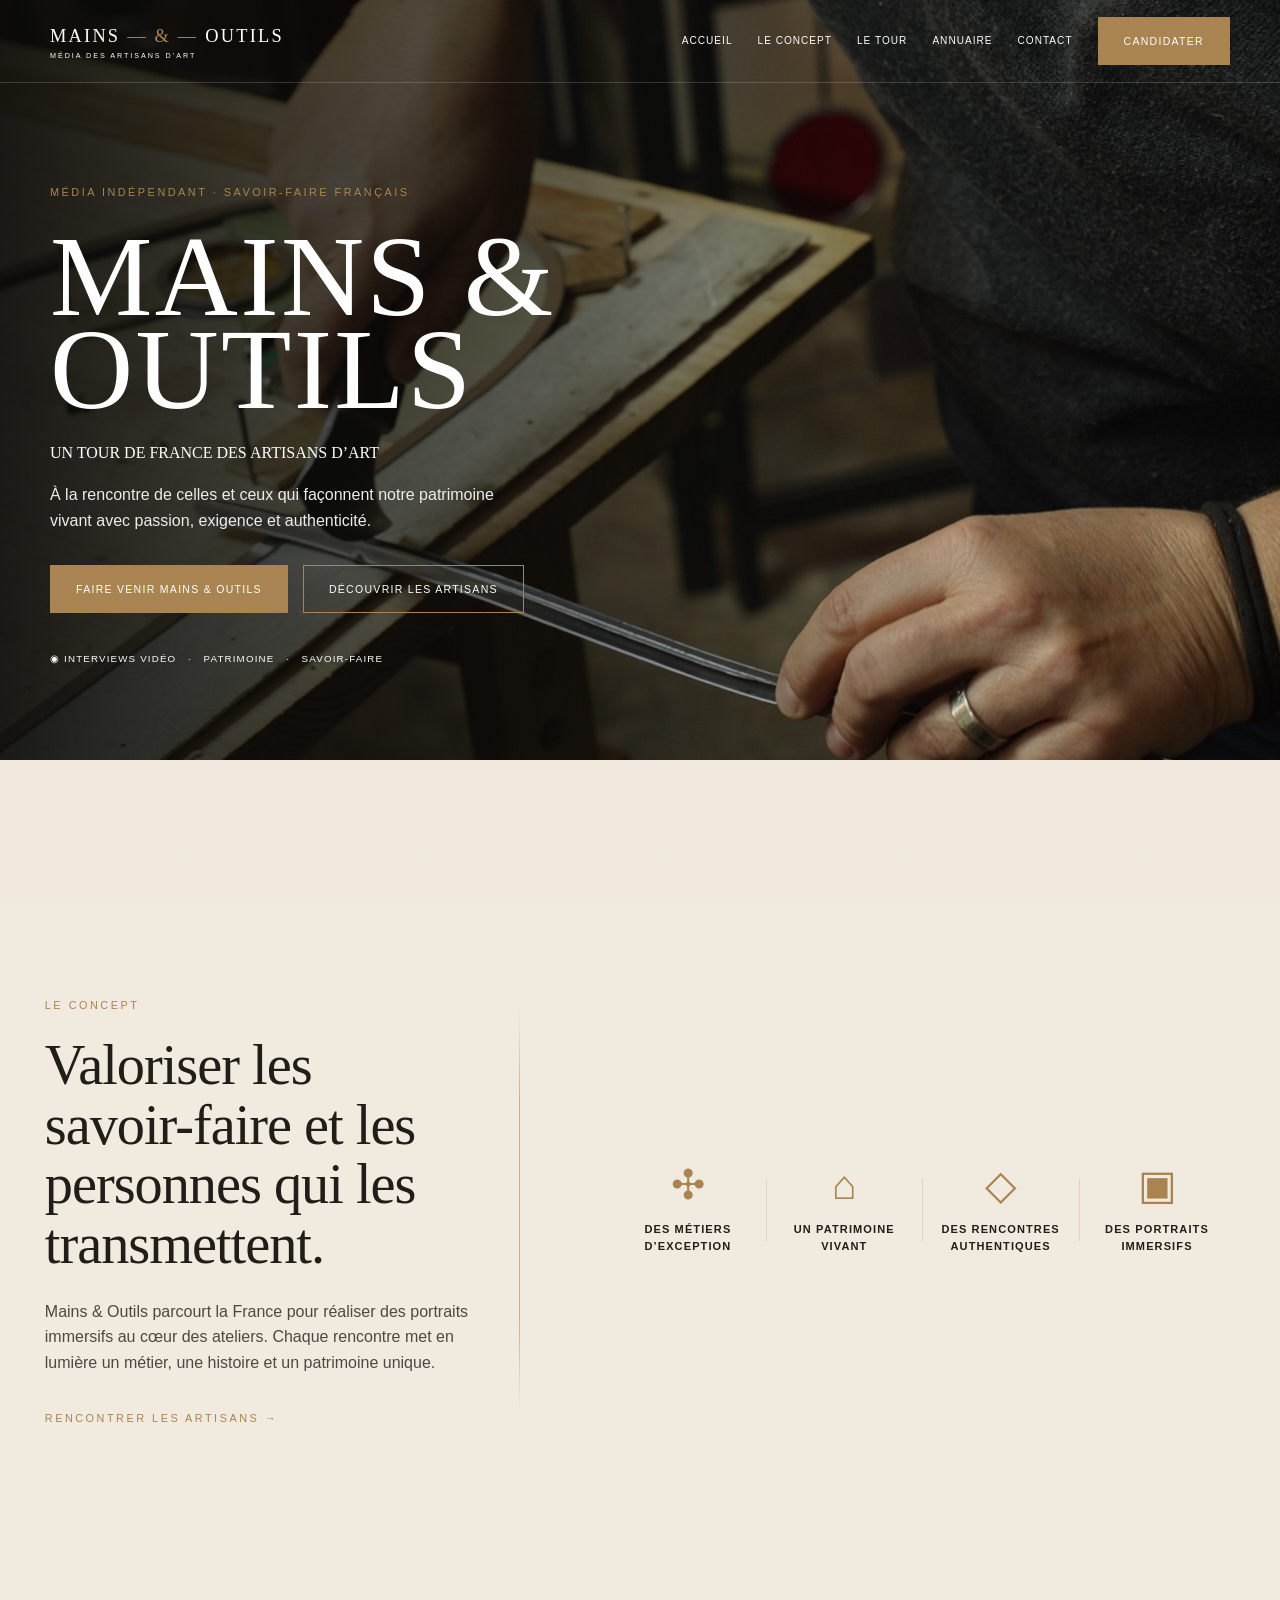
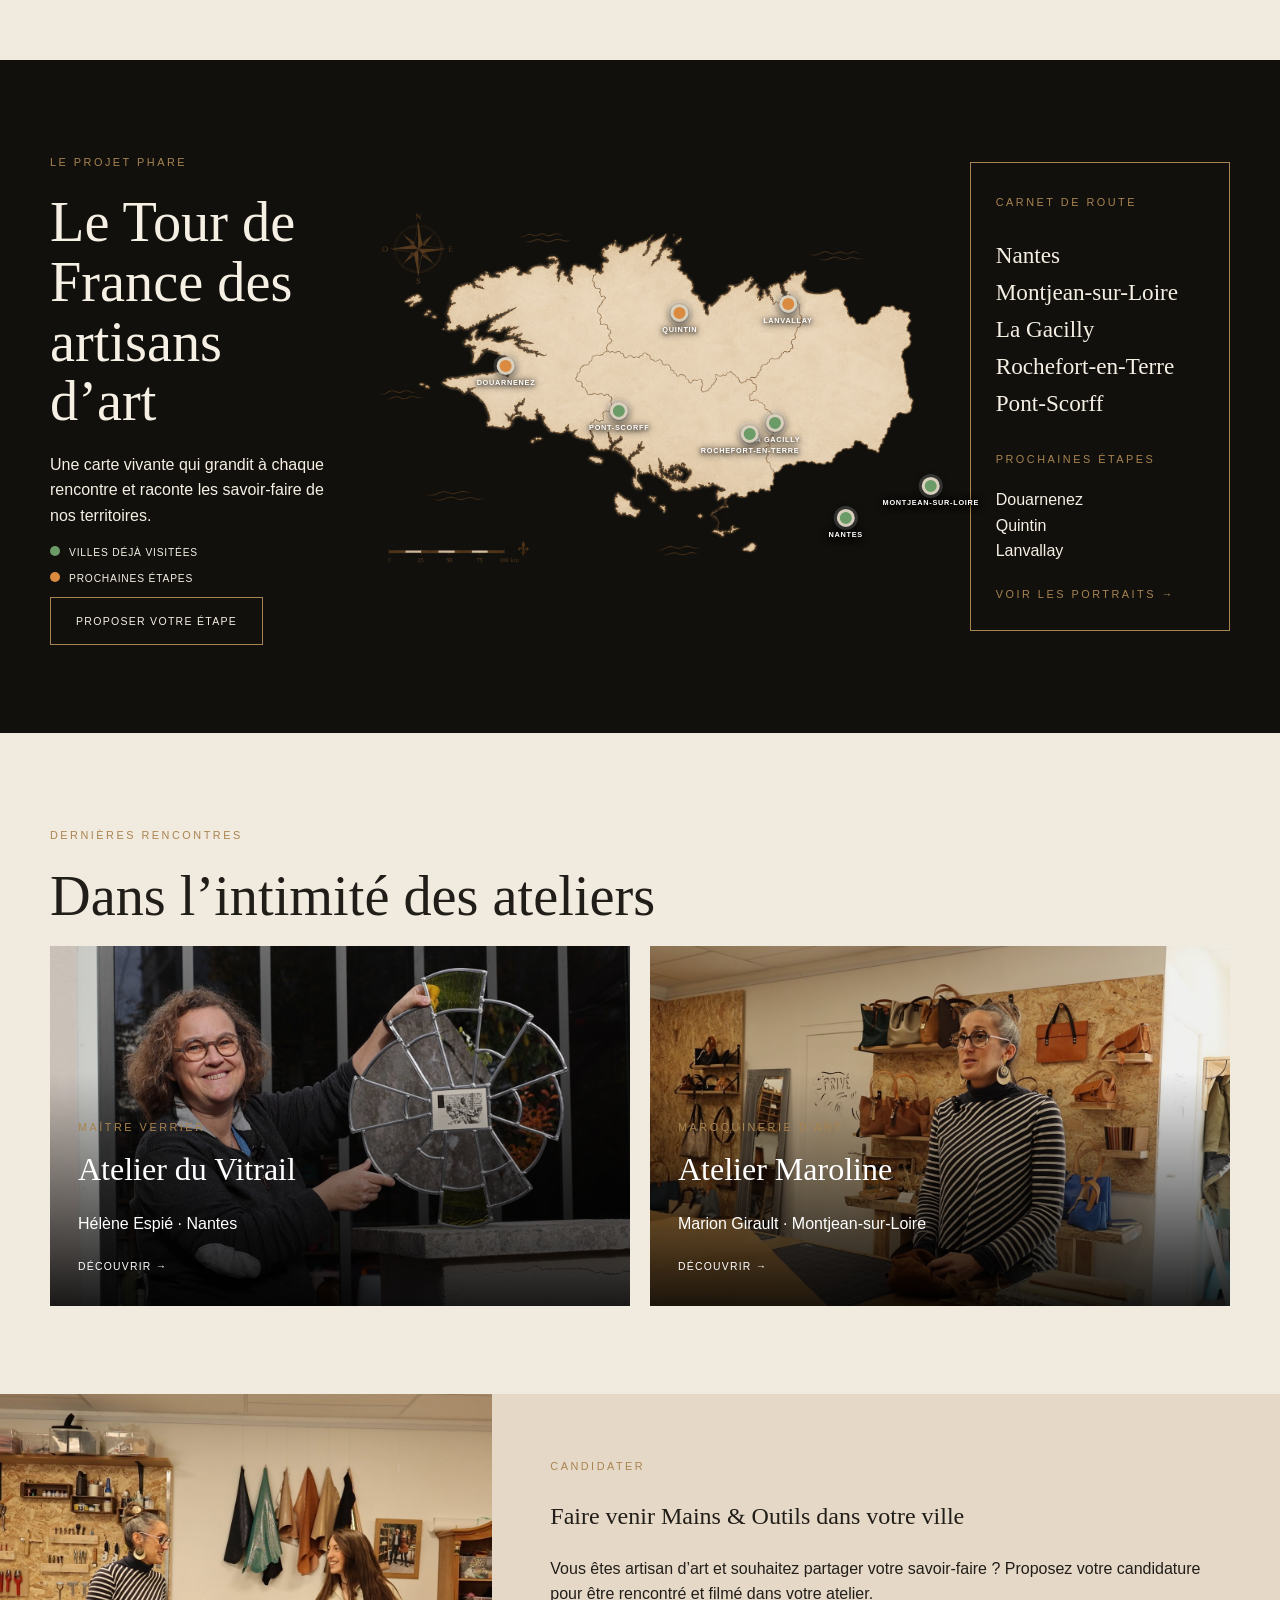
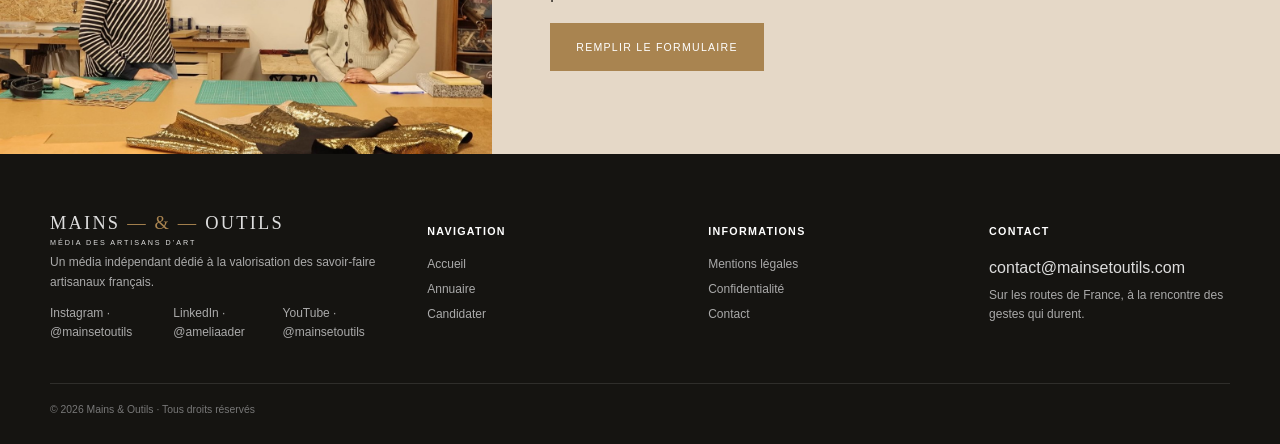
==== commit b283df0c: "Passer Pont-Scorff en ville visitée" ====
--- a/index.html
+++ b/index.html
@@ -1 +1 @@
-<!doctype html><html lang="fr"><head><meta charset="utf-8"><meta name="viewport" content="width=device-width,initial-scale=1"><title>Mains &amp; Outils — Portraits d’artisans d’art en France</title><meta name="description" content="Mains &amp; Outils parcourt la France &#224; la rencontre des artisans d’art : portraits, ateliers, gestes, patrimoine vivant et savoir-faire fran&#231;ais."><link rel="canonical" href="https://mainsetoutils.com/"><meta property="og:locale" content="fr_FR"><meta property="og:type" content="website"><meta property="og:site_name" content="Mains &amp; Outils"><meta property="og:title" content="Mains &amp; Outils — Portraits d’artisans d’art en France"><meta property="og:description" content="Mains &amp; Outils parcourt la France &#224; la rencontre des artisans d’art : portraits, ateliers, gestes, patrimoine vivant et savoir-faire fran&#231;ais."><meta property="og:url" content="https://mainsetoutils.com/"><meta property="og:image" content="https://mainsetoutils.com/assets/hero-main-et-outil.png"><meta name="twitter:card" content="summary_large_image"><link rel="stylesheet" href="styles.css?v=9"><script type="application/ld+json">{"@context":"https://schema.org","@type":"Organization","name":"Mains & Outils","url":"https://mainsetoutils.com/","logo":"https://mainsetoutils.com/assets/logo-main-et-outil.png","email":"contact@mainsetoutils.com","description":"Média indépendant consacré aux artisans et aux savoir-faire français.","sameAs":["https://instagram.com/mainsetoutils","https://linkedin.com/in/ameliaader","https://youtube.com/@mainsetoutils"]}</script></head><body><div data-header></div><main><section class="hero"><div class="wrap hero-copy"><span class="eyebrow">Média indépendant · Savoir-faire français</span><h1>MAINS &<br>OUTILS</h1><p class="serif">UN TOUR DE FRANCE DES ARTISANS D’ART</p><p class="lead">À la rencontre de celles et ceux qui façonnent notre patrimoine vivant avec passion, exigence et authenticité.</p><div class="actions"><a class="btn gold" href="candidater.html">Faire venir Mains & Outils</a><a class="btn" href="annuaire.html">Découvrir les artisans</a></div><div class="micro">◉ Interviews vidéo &nbsp; · &nbsp; Patrimoine &nbsp; · &nbsp; Savoir-faire</div></div></section><section class="section" id="concept"><div class="wrap concept-grid"><div><span class="eyebrow">Le concept</span><h2>Valoriser les savoir-faire et les personnes qui les transmettent.</h2><p>Mains & Outils parcourt la France pour réaliser des portraits immersifs au cœur des ateliers. Chaque rencontre met en lumière un métier, une histoire et un patrimoine unique.</p><a class="eyebrow" href="annuaire.html">Rencontrer les artisans →</a></div><div class="pillars"><div><div class="icon">✣</div><strong>Des métiers<br>d’exception</strong></div><div><div class="icon">⌂</div><strong>Un patrimoine<br>vivant</strong></div><div><div class="icon">◇</div><strong>Des rencontres<br>authentiques</strong></div><div><div class="icon">▣</div><strong>Des portraits<br>immersifs</strong></div></div></div></section><section class="section tour" id="tour"><div class="wrap tour-grid"><div><span class="eyebrow">Le projet phare</span><h2>Le Tour de France des artisans d’art</h2><p>Une carte vivante qui grandit à chaque rencontre et raconte les savoir-faire de nos territoires.</p><div class="legend"><span><i class="dot" style="background:var(--vert)"></i>Villes déjà visitées</span><span><i class="dot" style="background:var(--orange)"></i>Prochaines étapes</span></div><a class="btn" href="candidater.html">Proposer votre étape</a></div><div class="map"><div class="map-canvas"><div class="france"></div><svg class="route-svg" viewBox="0 0 400 450"><path d="M285 300 C255 270 240 238 230 210" fill="none" stroke="#b49a76" stroke-width="2" stroke-dasharray="7 8"/></svg><div class="city nantes"><small>Nantes</small></div><div class="city montjean"><small>Montjean-sur-Loire</small></div><div class="city gacilly"><small>La Gacilly</small></div><div class="city rochefort"><small>Rochefort-en-Terre</small></div><div class="city next pont-scorff"><small>Pont-Scorff</small></div><div class="city next douarnenez"><small>Douarnenez</small></div><div class="city next quintin"><small>Quintin</small></div><div class="city next lanvallay"><small>Lanvallay</small></div></div></div><div class="card-dark"><span class="eyebrow">Carnet de route</span><h3>Nantes<br>Montjean-sur-Loire<br>La Gacilly<br>Rochefort-en-Terre</h3><span class="eyebrow">Prochaines étapes</span><p>Pont-Scorff<br>Douarnenez<br>Quintin<br>Lanvallay</p><a class="eyebrow" href="annuaire.html">Voir les portraits →</a></div></div></section><section class="section"><div class="wrap"><span class="eyebrow">Dernières rencontres</span><h2>Dans l’intimité des ateliers</h2><div class="portraits-grid"><a class="portrait-card vitrail" href="artisan.html?id=atelier-du-vitrail"><div><span class="eyebrow">Maître verrier</span><h3>Atelier du Vitrail</h3><p>Hélène Espié · Nantes</p><span class="card-link">Découvrir →</span></div></a><a class="portrait-card maroline" href="artisan.html?id=atelier-maroline"><div><span class="eyebrow">Maroquinerie d’art</span><h3>Atelier Maroline</h3><p>Marion Girault · Montjean-sur-Loire</p><span class="card-link">Découvrir →</span></div></a></div></div></section><section class="cta-band"><div class="cta-img"></div><div class="cta-copy"><span class="eyebrow">Candidater</span><h2>Faire venir Mains & Outils dans votre ville</h2><p>Vous êtes artisan d’art et souhaitez partager votre savoir-faire ? Proposez votre candidature pour être rencontré et filmé dans votre atelier.</p><a class="btn gold" href="candidater.html">Remplir le formulaire</a></div></section></main><div data-footer></div><script src="mains-et-outils-v16.js?v=5"></script></body></html>
+<!doctype html><html lang="fr"><head><meta charset="utf-8"><meta name="viewport" content="width=device-width,initial-scale=1"><title>Mains &amp; Outils — Portraits d’artisans d’art en France</title><meta name="description" content="Mains &amp; Outils parcourt la France &#224; la rencontre des artisans d’art : portraits, ateliers, gestes, patrimoine vivant et savoir-faire fran&#231;ais."><link rel="canonical" href="https://mainsetoutils.com/"><meta property="og:locale" content="fr_FR"><meta property="og:type" content="website"><meta property="og:site_name" content="Mains &amp; Outils"><meta property="og:title" content="Mains &amp; Outils — Portraits d’artisans d’art en France"><meta property="og:description" content="Mains &amp; Outils parcourt la France &#224; la rencontre des artisans d’art : portraits, ateliers, gestes, patrimoine vivant et savoir-faire fran&#231;ais."><meta property="og:url" content="https://mainsetoutils.com/"><meta property="og:image" content="https://mainsetoutils.com/assets/hero-main-et-outil.png"><meta name="twitter:card" content="summary_large_image"><link rel="stylesheet" href="styles.css?v=9"><script type="application/ld+json">{"@context":"https://schema.org","@type":"Organization","name":"Mains & Outils","url":"https://mainsetoutils.com/","logo":"https://mainsetoutils.com/assets/logo-main-et-outil.png","email":"contact@mainsetoutils.com","description":"Média indépendant consacré aux artisans et aux savoir-faire français.","sameAs":["https://instagram.com/mainsetoutils","https://linkedin.com/in/ameliaader","https://youtube.com/@mainsetoutils"]}</script></head><body><div data-header></div><main><section class="hero"><div class="wrap hero-copy"><span class="eyebrow">Média indépendant · Savoir-faire français</span><h1>MAINS &<br>OUTILS</h1><p class="serif">UN TOUR DE FRANCE DES ARTISANS D’ART</p><p class="lead">À la rencontre de celles et ceux qui façonnent notre patrimoine vivant avec passion, exigence et authenticité.</p><div class="actions"><a class="btn gold" href="candidater.html">Faire venir Mains & Outils</a><a class="btn" href="annuaire.html">Découvrir les artisans</a></div><div class="micro">◉ Interviews vidéo &nbsp; · &nbsp; Patrimoine &nbsp; · &nbsp; Savoir-faire</div></div></section><section class="section" id="concept"><div class="wrap concept-grid"><div><span class="eyebrow">Le concept</span><h2>Valoriser les savoir-faire et les personnes qui les transmettent.</h2><p>Mains & Outils parcourt la France pour réaliser des portraits immersifs au cœur des ateliers. Chaque rencontre met en lumière un métier, une histoire et un patrimoine unique.</p><a class="eyebrow" href="annuaire.html">Rencontrer les artisans →</a></div><div class="pillars"><div><div class="icon">✣</div><strong>Des métiers<br>d’exception</strong></div><div><div class="icon">⌂</div><strong>Un patrimoine<br>vivant</strong></div><div><div class="icon">◇</div><strong>Des rencontres<br>authentiques</strong></div><div><div class="icon">▣</div><strong>Des portraits<br>immersifs</strong></div></div></div></section><section class="section tour" id="tour"><div class="wrap tour-grid"><div><span class="eyebrow">Le projet phare</span><h2>Le Tour de France des artisans d’art</h2><p>Une carte vivante qui grandit à chaque rencontre et raconte les savoir-faire de nos territoires.</p><div class="legend"><span><i class="dot" style="background:var(--vert)"></i>Villes déjà visitées</span><span><i class="dot" style="background:var(--orange)"></i>Prochaines étapes</span></div><a class="btn" href="candidater.html">Proposer votre étape</a></div><div class="map"><div class="map-canvas"><div class="france"></div><svg class="route-svg" viewBox="0 0 400 450"><path d="M285 300 C255 270 240 238 230 210" fill="none" stroke="#b49a76" stroke-width="2" stroke-dasharray="7 8"/></svg><div class="city nantes"><small>Nantes</small></div><div class="city montjean"><small>Montjean-sur-Loire</small></div><div class="city gacilly"><small>La Gacilly</small></div><div class="city rochefort"><small>Rochefort-en-Terre</small></div><div class="city pont-scorff"><small>Pont-Scorff</small></div><div class="city next douarnenez"><small>Douarnenez</small></div><div class="city next quintin"><small>Quintin</small></div><div class="city next lanvallay"><small>Lanvallay</small></div></div></div><div class="card-dark"><span class="eyebrow">Carnet de route</span><h3>Nantes<br>Montjean-sur-Loire<br>La Gacilly<br>Rochefort-en-Terre<br>Pont-Scorff</h3><span class="eyebrow">Prochaines étapes</span><p>Douarnenez<br>Quintin<br>Lanvallay</p><a class="eyebrow" href="annuaire.html">Voir les portraits →</a></div></div></section><section class="section"><div class="wrap"><span class="eyebrow">Dernières rencontres</span><h2>Dans l’intimité des ateliers</h2><div class="portraits-grid"><a class="portrait-card vitrail" href="artisan.html?id=atelier-du-vitrail"><div><span class="eyebrow">Maître verrier</span><h3>Atelier du Vitrail</h3><p>Hélène Espié · Nantes</p><span class="card-link">Découvrir →</span></div></a><a class="portrait-card maroline" href="artisan.html?id=atelier-maroline"><div><span class="eyebrow">Maroquinerie d’art</span><h3>Atelier Maroline</h3><p>Marion Girault · Montjean-sur-Loire</p><span class="card-link">Découvrir →</span></div></a></div></div></section><section class="cta-band"><div class="cta-img"></div><div class="cta-copy"><span class="eyebrow">Candidater</span><h2>Faire venir Mains & Outils dans votre ville</h2><p>Vous êtes artisan d’art et souhaitez partager votre savoir-faire ? Proposez votre candidature pour être rencontré et filmé dans votre atelier.</p><a class="btn gold" href="candidater.html">Remplir le formulaire</a></div></section></main><div data-footer></div><script src="mains-et-outils-v16.js?v=6"></script></body></html>
